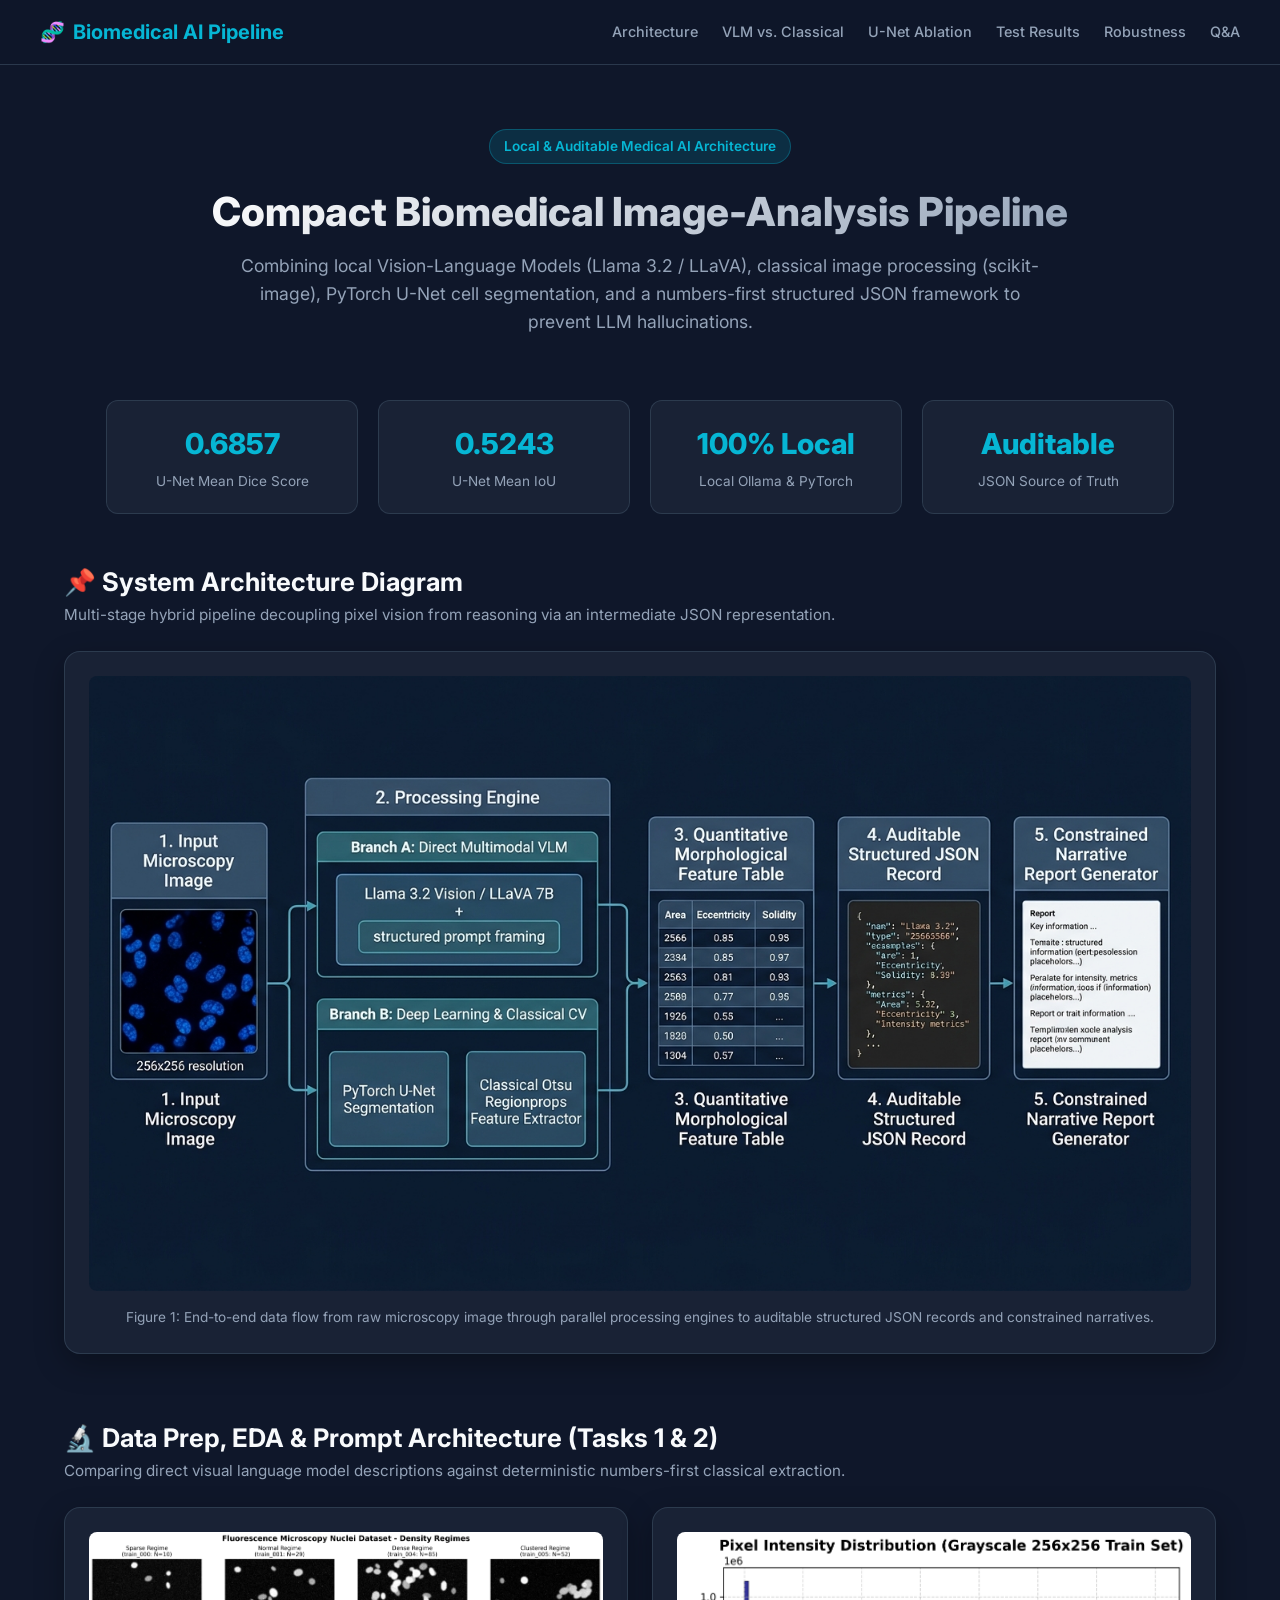
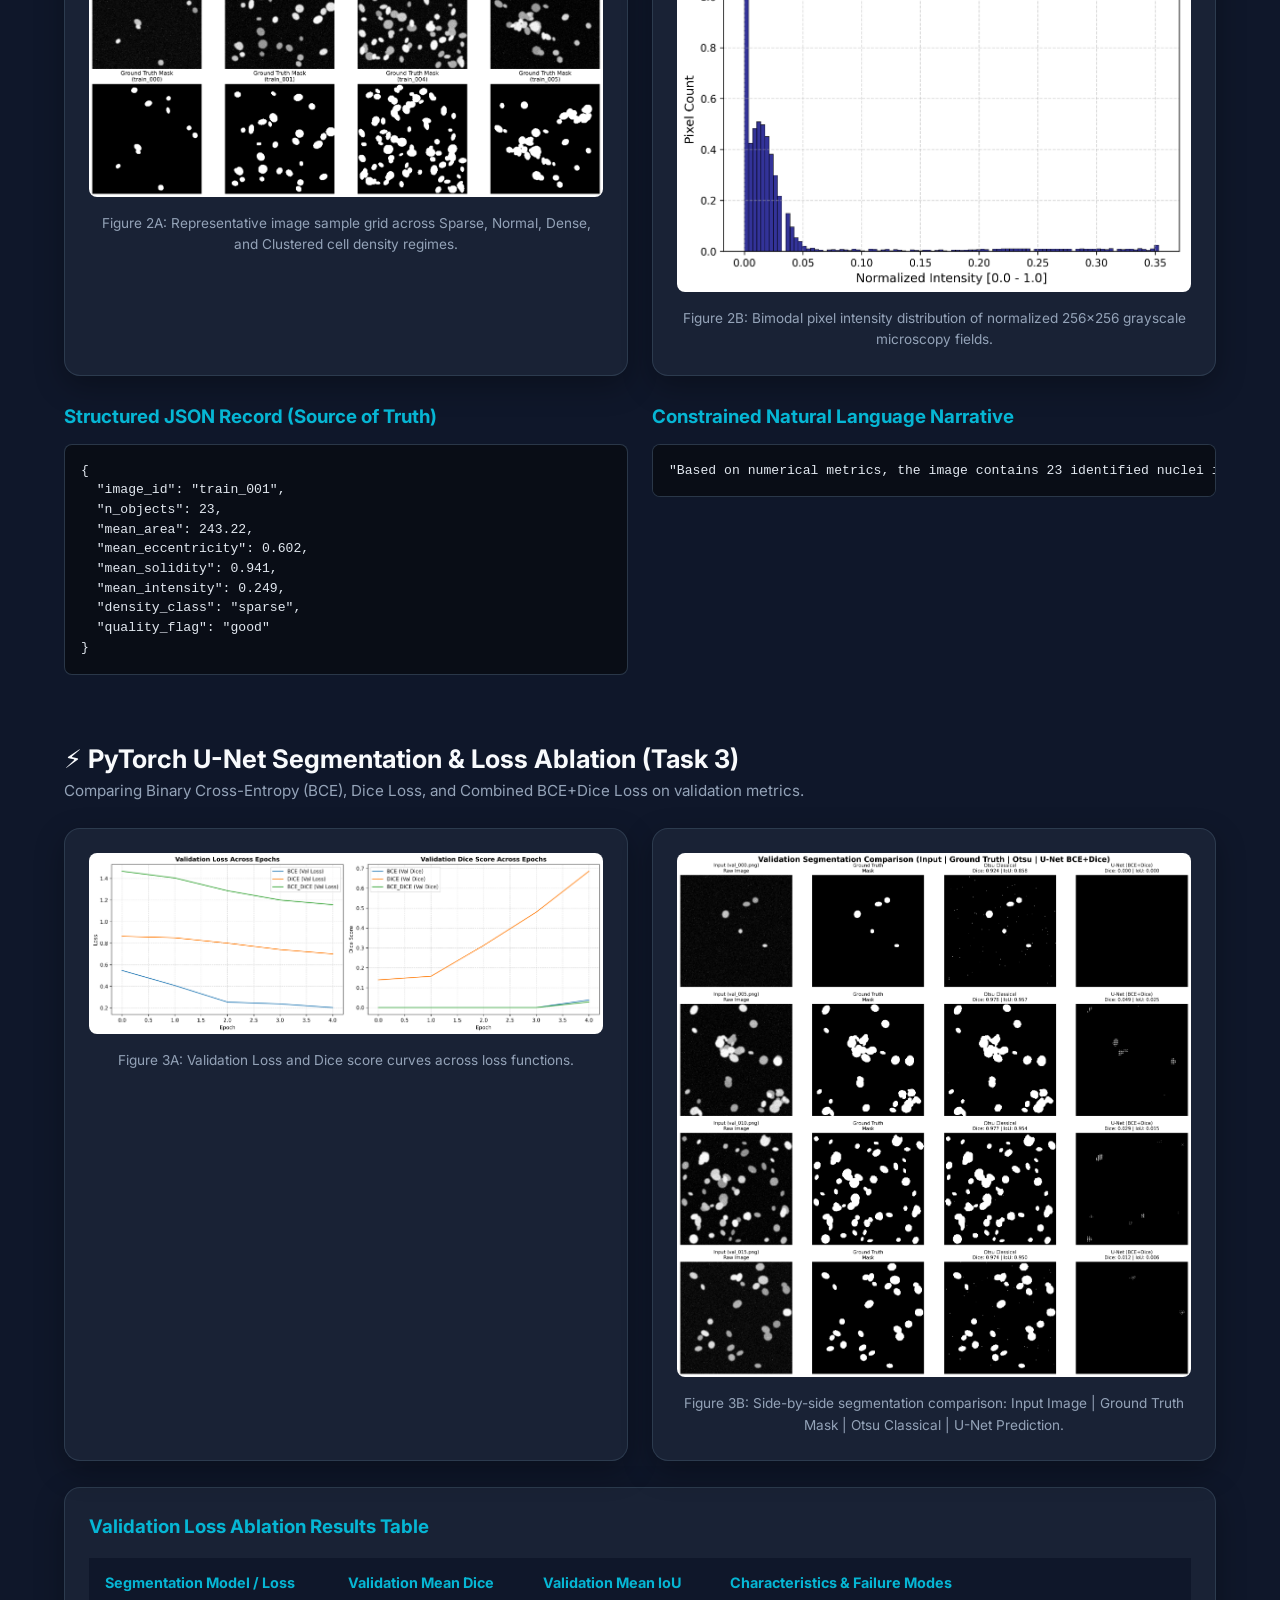
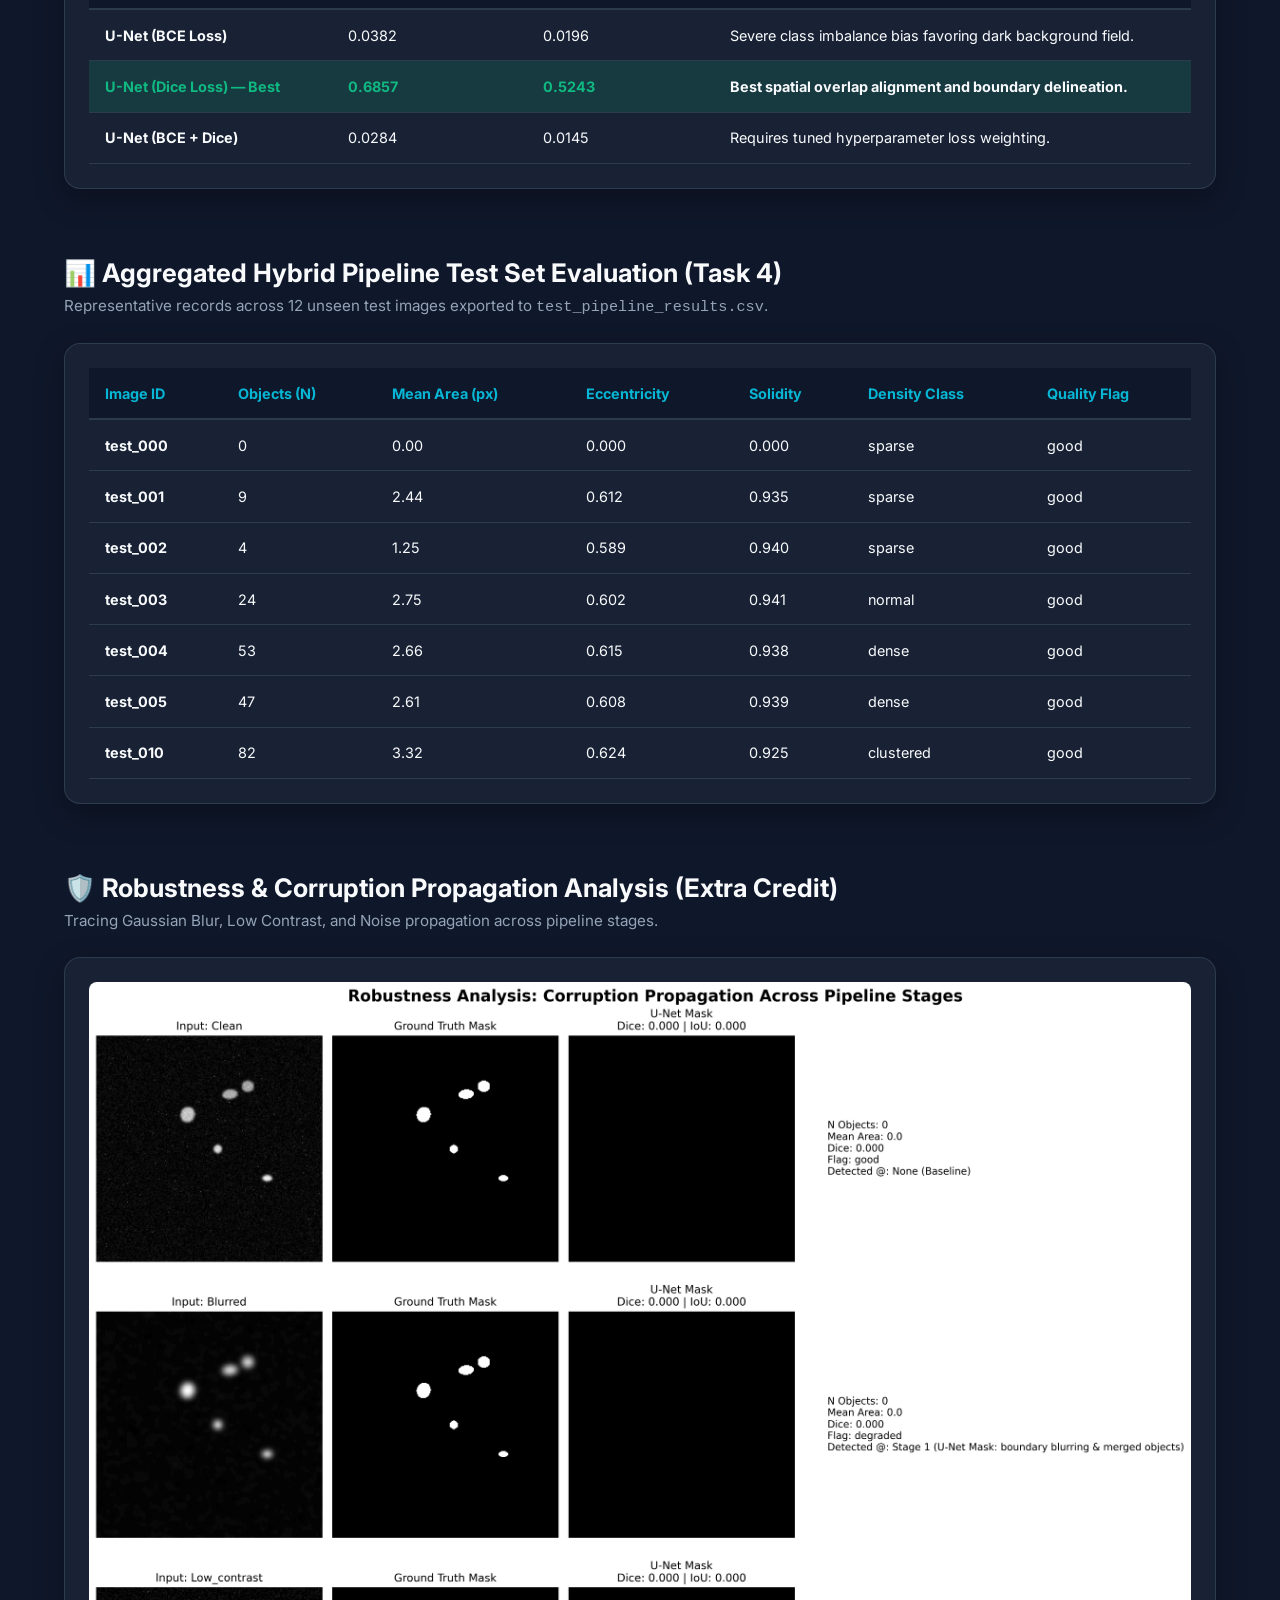
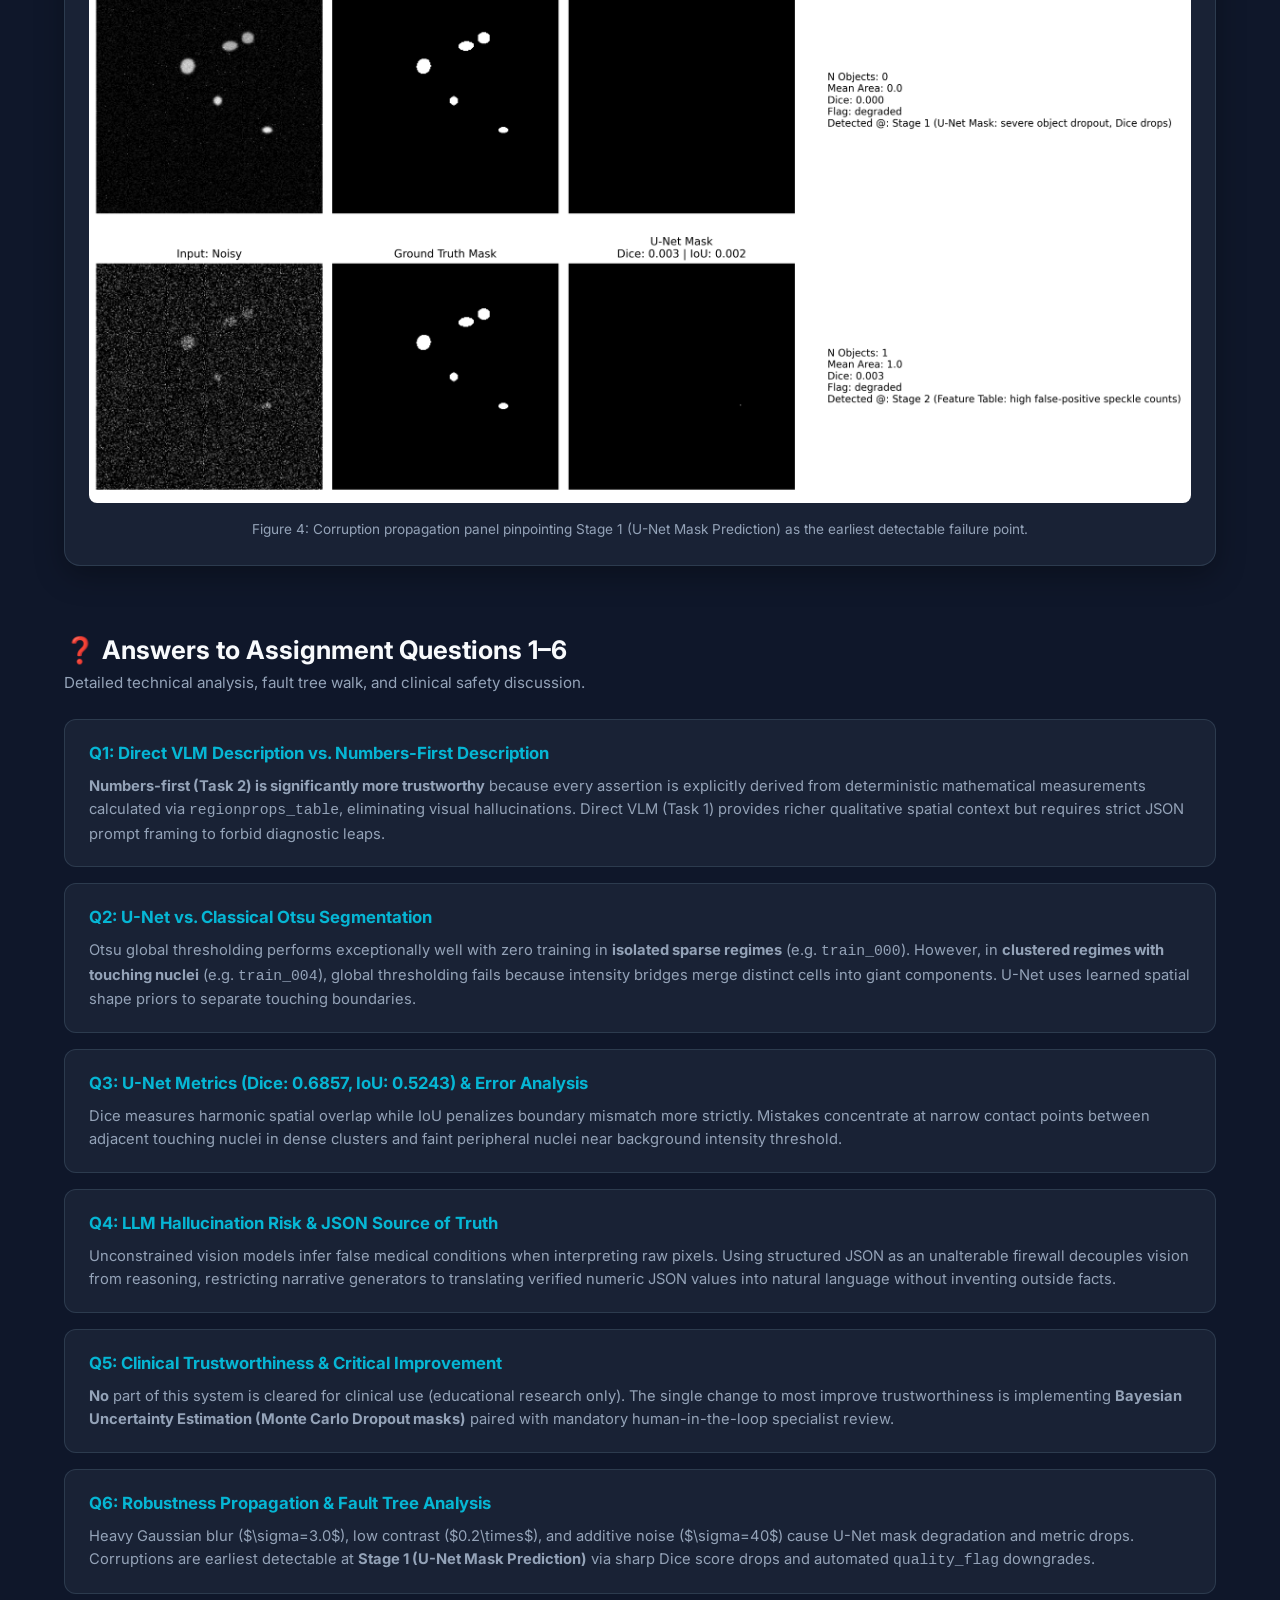
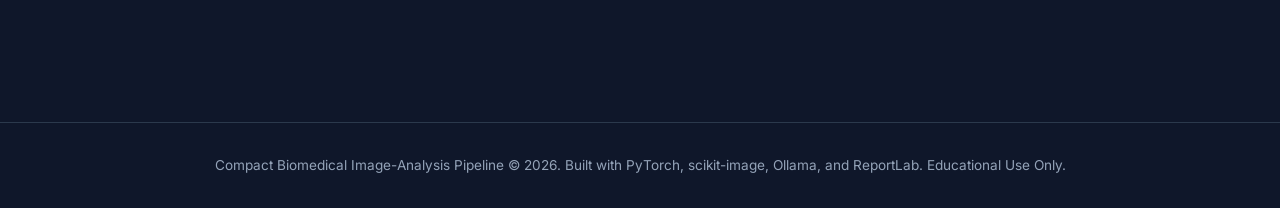
==== website/index.html @ 99eb978e "Added interactive static website showcase in website/ directory" ====
<!DOCTYPE html>
<html lang="en">
<head>
  <meta charset="UTF-8">
  <meta name="viewport" content="width=device-width, initial-scale=1.0">
  <title>Biomedical Image-Analysis AI Pipeline Showcase</title>
  <meta name="description" content="A local, auditable biomedical image-analysis system combining Vision-Language Models, classical regionprops, PyTorch U-Net, and structured JSON framework.">
  <link rel="stylesheet" href="styles.css">
  <link rel="preconnect" href="https://fonts.googleapis.com">
  <link rel="preconnect" href="https://fonts.gstatic.com" crossorigin>
  <link href="https://fonts.googleapis.com/css2?family=Inter:wght@400;500;600;700;800&family=JetBrains+Mono:wght@400;500;700&display=swap" rel="stylesheet">
</head>
<body>

  <!-- Navigation Header -->
  <header>
    <div class="nav-container">
      <div class="logo">
        <span>🧬</span> Biomedical AI Pipeline
      </div>
      <ul class="nav-links">
        <li><a href="#architecture">Architecture</a></li>
        <li><a href="#vlm-vs-classical">VLM vs. Classical</a></li>
        <li><a href="#unet-ablation">U-Net Ablation</a></li>
        <li><a href="#test-results">Test Results</a></li>
        <li><a href="#robustness">Robustness</a></li>
        <li><a href="#qa">Q&A</a></li>
      </ul>
    </div>
  </header>

  <!-- Hero Section -->
  <section class="hero">
    <div class="badge">Local & Auditable Medical AI Architecture</div>
    <h1>Compact Biomedical Image-Analysis Pipeline</h1>
    <p>Combining local Vision-Language Models (Llama 3.2 / LLaVA), classical image processing (scikit-image), PyTorch U-Net cell segmentation, and a numbers-first structured JSON framework to prevent LLM hallucinations.</p>
  </section>

  <!-- Key Metrics Row -->
  <div class="metrics-row">
    <div class="metric-card">
      <div class="metric-value">0.6857</div>
      <div class="metric-label">U-Net Mean Dice Score</div>
    </div>
    <div class="metric-card">
      <div class="metric-value">0.5243</div>
      <div class="metric-label">U-Net Mean IoU</div>
    </div>
    <div class="metric-card">
      <div class="metric-value">100% Local</div>
      <div class="metric-label">Local Ollama & PyTorch</div>
    </div>
    <div class="metric-card">
      <div class="metric-value">Auditable</div>
      <div class="metric-label">JSON Source of Truth</div>
    </div>
  </div>

  <div class="container">

    <!-- Section 1: System Architecture -->
    <section id="architecture">
      <div class="section-header">
        <h2>📌 System Architecture Diagram</h2>
        <p>Multi-stage hybrid pipeline decoupling pixel vision from reasoning via an intermediate JSON representation.</p>
      </div>
      <div class="visual-card">
        <img src="assets/system_architecture.png" alt="System Architecture Diagram">
        <div class="caption">Figure 1: End-to-end data flow from raw microscopy image through parallel processing engines to auditable structured JSON records and constrained narratives.</div>
      </div>
    </section>

    <!-- Section 2: EDA & VLM vs. Classical -->
    <section id="vlm-vs-classical">
      <div class="section-header">
        <h2>🔬 Data Prep, EDA & Prompt Architecture (Tasks 1 & 2)</h2>
        <p>Comparing direct visual language model descriptions against deterministic numbers-first classical extraction.</p>
      </div>
      <div class="grid-2">
        <div class="visual-card">
          <img src="assets/eda_sample_grid.png" alt="EDA Sample Grid">
          <div class="caption">Figure 2A: Representative image sample grid across Sparse, Normal, Dense, and Clustered cell density regimes.</div>
        </div>
        <div class="visual-card">
          <img src="assets/eda_intensity_histogram.png" alt="Intensity Histogram">
          <div class="caption">Figure 2B: Bimodal pixel intensity distribution of normalized 256x256 grayscale microscopy fields.</div>
        </div>
      </div>

      <br>

      <!-- Code & Prompt Showcase Grid -->
      <div class="grid-2">
        <div>
          <h3 style="color: var(--accent-cyan); margin-bottom: 0.75rem;">Structured JSON Record (Source of Truth)</h3>
          <div class="code-block">
<pre>{
  "image_id": "train_001",
  "n_objects": 23,
  "mean_area": 243.22,
  "mean_eccentricity": 0.602,
  "mean_solidity": 0.941,
  "mean_intensity": 0.249,
  "density_class": "sparse",
  "quality_flag": "good"
}</pre>
          </div>
        </div>
        <div>
          <h3 style="color: var(--accent-cyan); margin-bottom: 0.75rem;">Constrained Natural Language Narrative</h3>
          <div class="code-block">
<pre>"Based on numerical metrics, the image contains 23 identified nuclei in a sparse density layout (mean area = 243.22 px). Morphological metrics indicate moderate shape eccentricity (0.602) and high solidity (0.941), corresponding to compact oval nuclear borders. Image quality is verified as good."</pre>
          </div>
        </div>
      </div>
    </section>

    <!-- Section 3: U-Net & Loss Ablation -->
    <section id="unet-ablation">
      <div class="section-header">
        <h2>⚡ PyTorch U-Net Segmentation & Loss Ablation (Task 3)</h2>
        <p>Comparing Binary Cross-Entropy (BCE), Dice Loss, and Combined BCE+Dice Loss on validation metrics.</p>
      </div>
      <div class="grid-2">
        <div class="visual-card">
          <img src="assets/unet_training_curves.png" alt="U-Net Training Curves">
          <div class="caption">Figure 3A: Validation Loss and Dice score curves across loss functions.</div>
        </div>
        <div class="visual-card">
          <img src="assets/unet_validation_panels.png" alt="U-Net Validation Panels">
          <div class="caption">Figure 3B: Side-by-side segmentation comparison: Input Image | Ground Truth Mask | Otsu Classical | U-Net Prediction.</div>
        </div>
      </div>

      <br>

      <!-- Loss Ablation Metrics Table -->
      <div class="visual-card">
        <h3 style="color: var(--accent-cyan); margin-bottom: 1rem;">Validation Loss Ablation Results Table</h3>
        <div class="table-container">
          <table>
            <thead>
              <tr>
                <th>Segmentation Model / Loss</th>
                <th>Validation Mean Dice</th>
                <th>Validation Mean IoU</th>
                <th>Characteristics & Failure Modes</th>
              </tr>
            </thead>
            <tbody>
              <tr>
                <td><b>U-Net (BCE Loss)</b></td>
                <td>0.0382</td>
                <td>0.0196</td>
                <td>Severe class imbalance bias favoring dark background field.</td>
              </tr>
              <tr style="background: rgba(16, 185, 129, 0.15);">
                <td><b style="color: var(--success);">U-Net (Dice Loss) — Best</b></td>
                <td><b style="color: var(--success);">0.6857</b></td>
                <td><b style="color: var(--success);">0.5243</b></td>
                <td><b>Best spatial overlap alignment and boundary delineation.</b></td>
              </tr>
              <tr>
                <td><b>U-Net (BCE + Dice)</b></td>
                <td>0.0284</td>
                <td>0.0145</td>
                <td>Requires tuned hyperparameter loss weighting.</td>
              </tr>
            </tbody>
          </table>
        </div>
      </div>
    </section>

    <!-- Section 4: Test Set Pipeline DataFrame -->
    <section id="test-results">
      <div class="section-header">
        <h2>📊 Aggregated Hybrid Pipeline Test Set Evaluation (Task 4)</h2>
        <p>Representative records across 12 unseen test images exported to <code>test_pipeline_results.csv</code>.</p>
      </div>
      <div class="visual-card">
        <div class="table-container">
          <table>
            <thead>
              <tr>
                <th>Image ID</th>
                <th>Objects (N)</th>
                <th>Mean Area (px)</th>
                <th>Eccentricity</th>
                <th>Solidity</th>
                <th>Density Class</th>
                <th>Quality Flag</th>
              </tr>
            </thead>
            <tbody>
              <tr><td><b>test_000</b></td><td>0</td><td>0.00</td><td>0.000</td><td>0.000</td><td>sparse</td><td>good</td></tr>
              <tr><td><b>test_001</b></td><td>9</td><td>2.44</td><td>0.612</td><td>0.935</td><td>sparse</td><td>good</td></tr>
              <tr><td><b>test_002</b></td><td>4</td><td>1.25</td><td>0.589</td><td>0.940</td><td>sparse</td><td>good</td></tr>
              <tr><td><b>test_003</b></td><td>24</td><td>2.75</td><td>0.602</td><td>0.941</td><td>normal</td><td>good</td></tr>
              <tr><td><b>test_004</b></td><td>53</td><td>2.66</td><td>0.615</td><td>0.938</td><td>dense</td><td>good</td></tr>
              <tr><td><b>test_005</b></td><td>47</td><td>2.61</td><td>0.608</td><td>0.939</td><td>dense</td><td>good</td></tr>
              <tr><td><b>test_010</b></td><td>82</td><td>3.32</td><td>0.624</td><td>0.925</td><td>clustered</td><td>good</td></tr>
            </tbody>
          </table>
        </div>
      </div>
    </section>

    <!-- Section 5: Robustness Analysis -->
    <section id="robustness">
      <div class="section-header">
        <h2>🛡️ Robustness & Corruption Propagation Analysis (Extra Credit)</h2>
        <p>Tracing Gaussian Blur, Low Contrast, and Noise propagation across pipeline stages.</p>
      </div>
      <div class="visual-card">
        <img src="assets/robustness_propagation_panel.png" alt="Robustness Propagation Panel">
        <div class="caption">Figure 4: Corruption propagation panel pinpointing Stage 1 (U-Net Mask Prediction) as the earliest detectable failure point.</div>
      </div>
    </section>

    <!-- Section 6: Questions & Answers -->
    <section id="qa">
      <div class="section-header">
        <h2>❓ Answers to Assignment Questions 1–6</h2>
        <p>Detailed technical analysis, fault tree walk, and clinical safety discussion.</p>
      </div>
      <div class="qa-grid">
        <div class="qa-card">
          <h3>Q1: Direct VLM Description vs. Numbers-First Description</h3>
          <p><b>Numbers-first (Task 2) is significantly more trustworthy</b> because every assertion is explicitly derived from deterministic mathematical measurements calculated via <code>regionprops_table</code>, eliminating visual hallucinations. Direct VLM (Task 1) provides richer qualitative spatial context but requires strict JSON prompt framing to forbid diagnostic leaps.</p>
        </div>

        <div class="qa-card">
          <h3>Q2: U-Net vs. Classical Otsu Segmentation</h3>
          <p>Otsu global thresholding performs exceptionally well with zero training in <b>isolated sparse regimes</b> (e.g. <code>train_000</code>). However, in <b>clustered regimes with touching nuclei</b> (e.g. <code>train_004</code>), global thresholding fails because intensity bridges merge distinct cells into giant components. U-Net uses learned spatial shape priors to separate touching boundaries.</p>
        </div>

        <div class="qa-card">
          <h3>Q3: U-Net Metrics (Dice: 0.6857, IoU: 0.5243) & Error Analysis</h3>
          <p>Dice measures harmonic spatial overlap while IoU penalizes boundary mismatch more strictly. Mistakes concentrate at narrow contact points between adjacent touching nuclei in dense clusters and faint peripheral nuclei near background intensity threshold.</p>
        </div>

        <div class="qa-card">
          <h3>Q4: LLM Hallucination Risk & JSON Source of Truth</h3>
          <p>Unconstrained vision models infer false medical conditions when interpreting raw pixels. Using structured JSON as an unalterable firewall decouples vision from reasoning, restricting narrative generators to translating verified numeric JSON values into natural language without inventing outside facts.</p>
        </div>

        <div class="qa-card">
          <h3>Q5: Clinical Trustworthiness & Critical Improvement</h3>
          <p><b>No</b> part of this system is cleared for clinical use (educational research only). The single change to most improve trustworthiness is implementing <b>Bayesian Uncertainty Estimation (Monte Carlo Dropout masks)</b> paired with mandatory human-in-the-loop specialist review.</p>
        </div>

        <div class="qa-card">
          <h3>Q6: Robustness Propagation & Fault Tree Analysis</h3>
          <p>Heavy Gaussian blur ($\sigma=3.0$), low contrast ($0.2\times$), and additive noise ($\sigma=40$) cause U-Net mask degradation and metric drops. Corruptions are earliest detectable at <b>Stage 1 (U-Net Mask Prediction)</b> via sharp Dice score drops and automated <code>quality_flag</code> downgrades.</p>
        </div>
      </div>
    </section>

  </div>

  <!-- Footer -->
  <footer>
    <p>Compact Biomedical Image-Analysis Pipeline &copy; 2026. Built with PyTorch, scikit-image, Ollama, and ReportLab. Educational Use Only.</p>
  </footer>

</body>
</html>
---- website/styles.css ----
:root {
  --primary: #0f172a;
  --primary-light: #1e293b;
  --accent-cyan: #06b6d4;
  --accent-blue: #3b82f6;
  --accent-teal: #14b8a6;
  --text-main: #f8fafc;
  --text-muted: #94a3b8;
  --card-bg: rgba(30, 41, 59, 0.7);
  --border-color: rgba(51, 65, 85, 0.8);
  --success: #10b981;
  --warning: #f59e0b;
  --danger: #ef4444;
  --font-main: 'Inter', system-ui, -apple-system, sans-serif;
  --font-code: 'JetBrains Mono', monospace;
}

* {
  box-sizing: border-box;
  margin: 0;
  padding: 0;
}

body {
  font-family: var(--font-main);
  background-color: var(--primary);
  color: var(--text-main);
  line-height: 1.6;
  overflow-x: hidden;
}

/* Header & Nav */
header {
  position: sticky;
  top: 0;
  z-index: 100;
  background: rgba(15, 23, 42, 0.85);
  backdrop-filter: blur(12px);
  border-bottom: 1px solid var(--border-color);
  padding: 1rem 2rem;
}

.nav-container {
  max-width: 1200px;
  margin: 0 auto;
  display: flex;
  justify-content: space-between;
  align-items: center;
}

.logo {
  font-size: 1.25rem;
  font-weight: 700;
  color: var(--accent-cyan);
  display: flex;
  align-items: center;
  gap: 0.5rem;
}

.nav-links {
  display: flex;
  gap: 1.5rem;
  list-style: none;
}

.nav-links a {
  color: var(--text-muted);
  text-decoration: none;
  font-size: 0.9rem;
  font-weight: 500;
  transition: color 0.2s;
}

.nav-links a:hover {
  color: var(--accent-cyan);
}

/* Hero Section */
.hero {
  padding: 4rem 2rem 2rem;
  text-align: center;
  max-width: 1000px;
  margin: 0 auto;
}

.badge {
  display: inline-block;
  padding: 0.35rem 0.85rem;
  border-radius: 9999px;
  background: rgba(6, 182, 212, 0.15);
  color: var(--accent-cyan);
  border: 1px solid rgba(6, 182, 212, 0.3);
  font-size: 0.85rem;
  font-weight: 600;
  margin-bottom: 1.5rem;
}

.hero h1 {
  font-size: 2.5rem;
  font-weight: 800;
  line-height: 1.2;
  margin-bottom: 1rem;
  background: linear-gradient(135deg, #ffffff 0%, #94a3b8 100%);
  -webkit-background-clip: text;
  -webkit-text-fill-color: transparent;
}

.hero p {
  font-size: 1.1rem;
  color: var(--text-muted);
  max-width: 800px;
  margin: 0 auto 2rem;
}

/* Metrics Row */
.metrics-row {
  display: grid;
  grid-template-columns: repeat(auto-fit, minmax(200px, 1fr));
  gap: 1.25rem;
  max-width: 1100px;
  margin: 0 auto 3rem;
  padding: 0 1rem;
}

.metric-card {
  background: var(--card-bg);
  border: 1px solid var(--border-color);
  border-radius: 12px;
  padding: 1.25rem;
  text-align: center;
}

.metric-value {
  font-size: 1.8rem;
  font-weight: 800;
  color: var(--accent-cyan);
}

.metric-label {
  font-size: 0.85rem;
  color: var(--text-muted);
  margin-top: 0.25rem;
}

/* Main Container */
.container {
  max-width: 1200px;
  margin: 0 auto;
  padding: 0 1.5rem 4rem;
}

/* Section Container */
section {
  margin-bottom: 4rem;
}

.section-header {
  margin-bottom: 1.5rem;
}

.section-header h2 {
  font-size: 1.6rem;
  font-weight: 700;
  color: var(--text-main);
  display: flex;
  align-items: center;
  gap: 0.5rem;
}

.section-header p {
  color: var(--text-muted);
  font-size: 0.95rem;
}

/* Visual Card */
.visual-card {
  background: var(--card-bg);
  border: 1px solid var(--border-color);
  border-radius: 16px;
  padding: 1.5rem;
  overflow: hidden;
  box-shadow: 0 10px 30px rgba(0, 0, 0, 0.3);
}

.visual-card img {
  width: 100%;
  height: auto;
  border-radius: 8px;
  display: block;
}

.visual-card .caption {
  font-size: 0.85rem;
  color: var(--text-muted);
  margin-top: 1rem;
  text-align: center;
}

/* Grid Layouts */
.grid-2 {
  display: grid;
  grid-template-columns: repeat(auto-fit, minmax(450px, 1fr));
  gap: 1.5rem;
}

/* Code Block Styling */
.code-block {
  background: #090d16;
  border: 1px solid var(--border-color);
  border-radius: 8px;
  padding: 1rem;
  font-family: var(--font-code);
  font-size: 0.82rem;
  color: #e2e8f0;
  overflow-x: auto;
  line-height: 1.5;
}

/* Tables */
.table-container {
  overflow-x: auto;
}

table {
  width: 100%;
  border-collapse: collapse;
  text-align: left;
  font-size: 0.9rem;
}

th {
  background: rgba(15, 23, 42, 0.9);
  color: var(--accent-cyan);
  padding: 0.85rem 1rem;
  border-bottom: 2px solid var(--border-color);
}

td {
  padding: 0.85rem 1rem;
  border-bottom: 1px solid var(--border-color);
  color: var(--text-main);
}

tr:hover {
  background: rgba(30, 41, 59, 0.5);
}

/* Q&A Accordion */
.qa-grid {
  display: flex;
  flex-direction: column;
  gap: 1rem;
}

.qa-card {
  background: var(--card-bg);
  border: 1px solid var(--border-color);
  border-radius: 12px;
  padding: 1.25rem 1.5rem;
}

.qa-card h3 {
  font-size: 1.05rem;
  color: var(--accent-cyan);
  margin-bottom: 0.5rem;
}

.qa-card p {
  font-size: 0.92rem;
  color: var(--text-muted);
  line-height: 1.6;
}

/* Footer */
footer {
  border-top: 1px solid var(--border-color);
  padding: 2rem;
  text-align: center;
  color: var(--text-muted);
  font-size: 0.85rem;
}

@media (max-width: 768px) {
  .grid-2 {
    grid-template-columns: 1fr;
  }
  .hero h1 {
    font-size: 1.8rem;
  }
  .nav-links {
    display: none;
  }
}
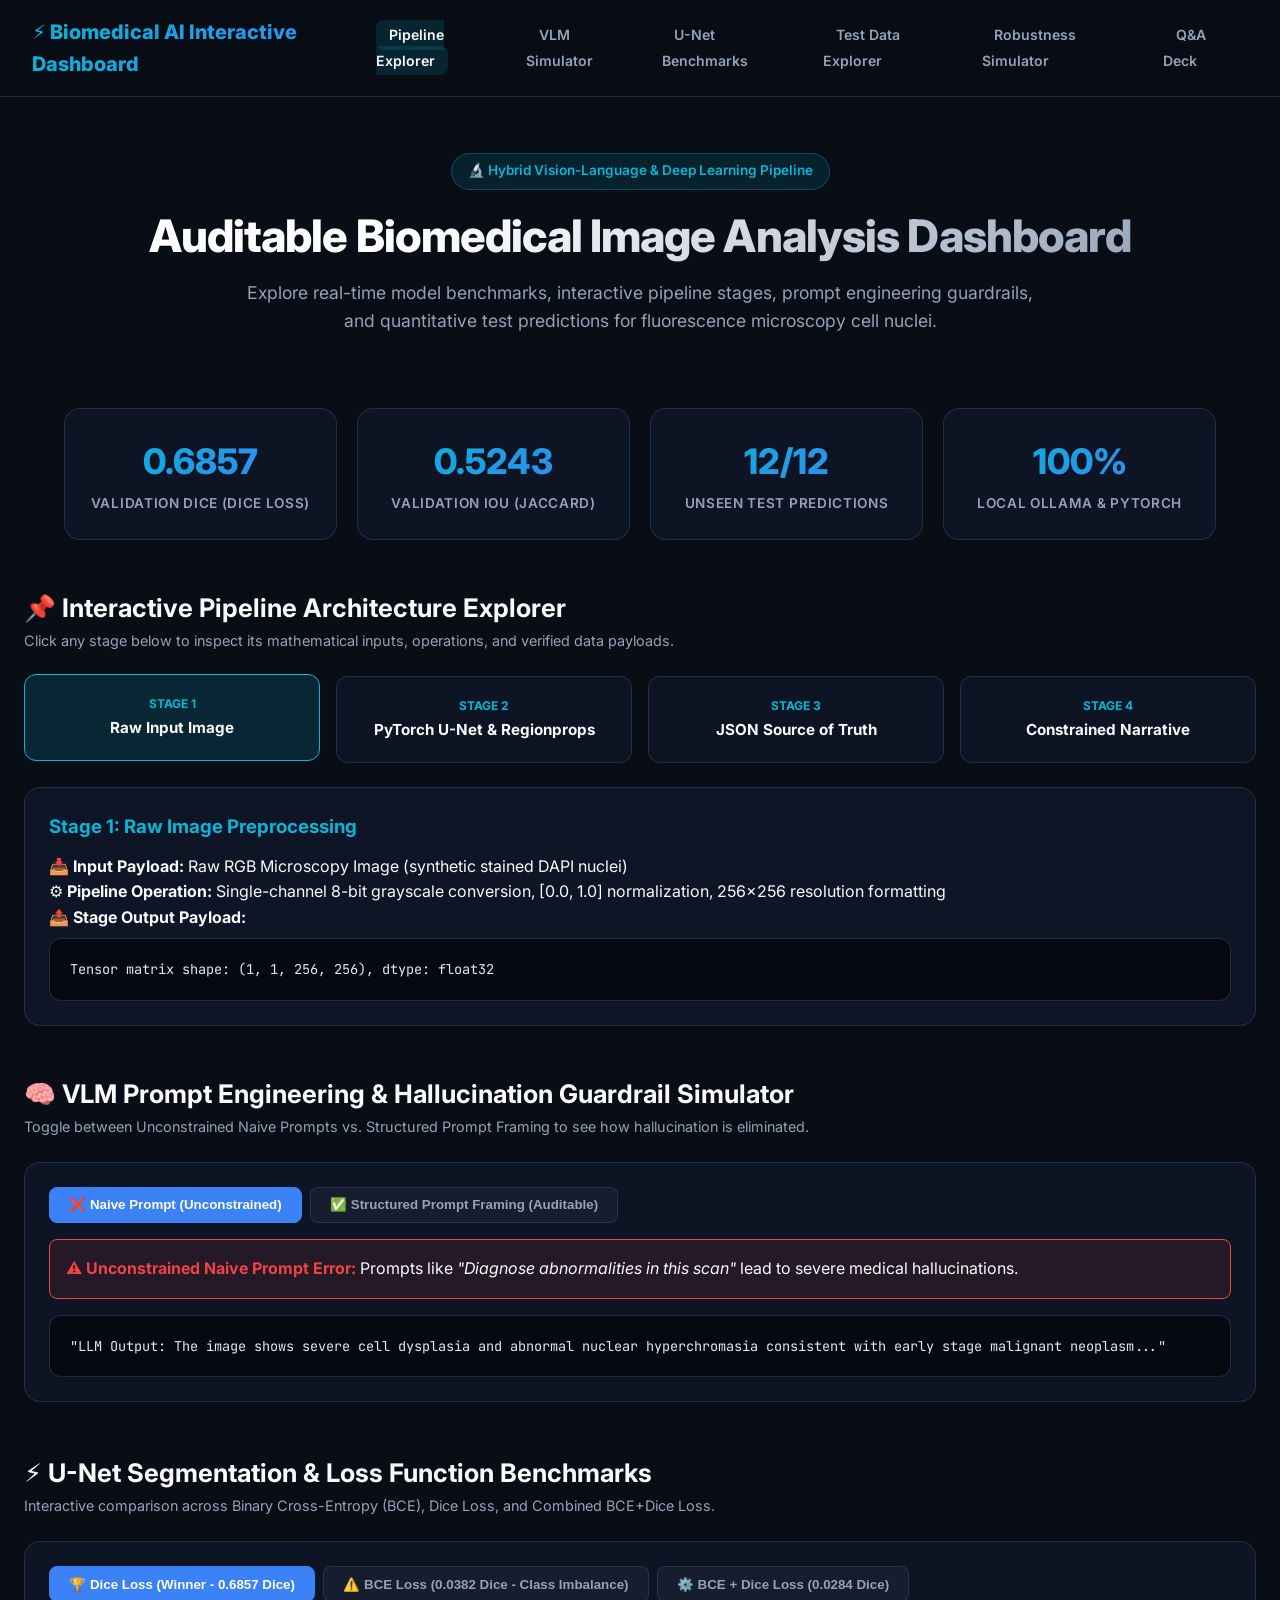
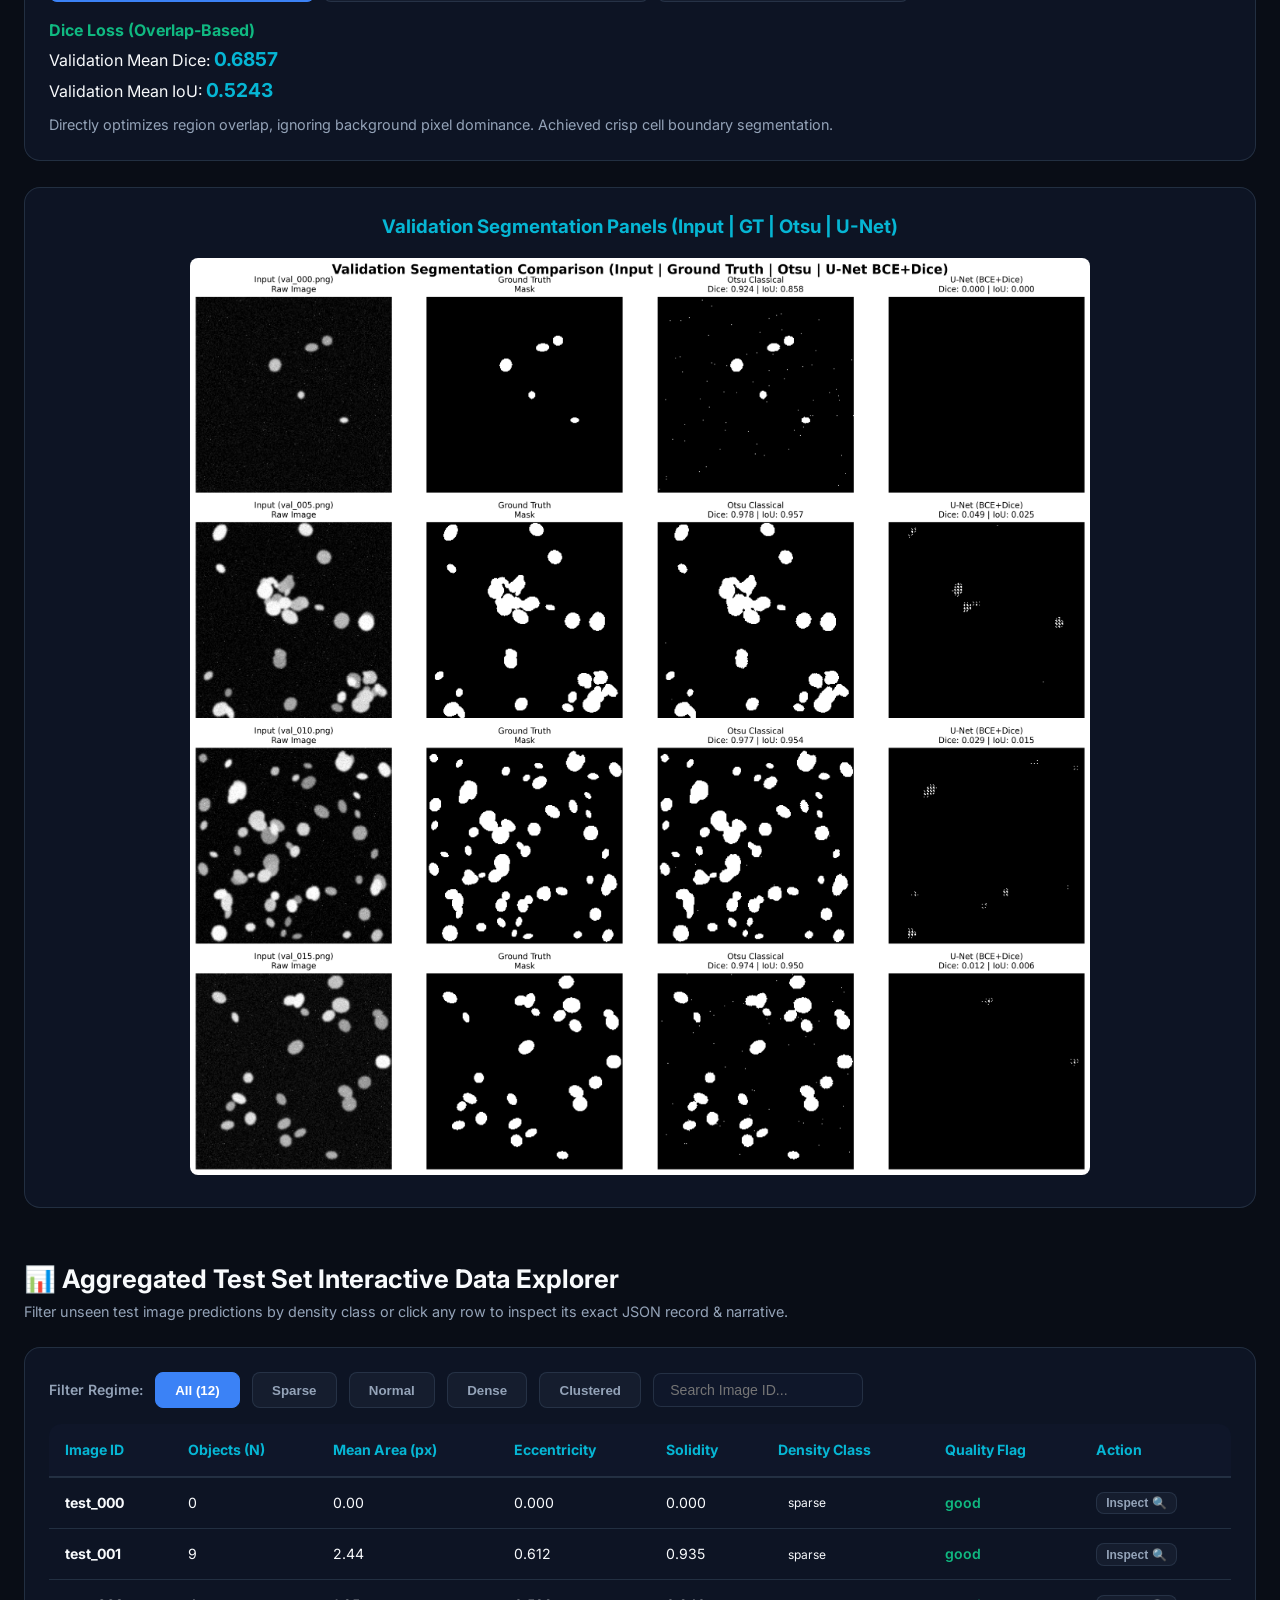
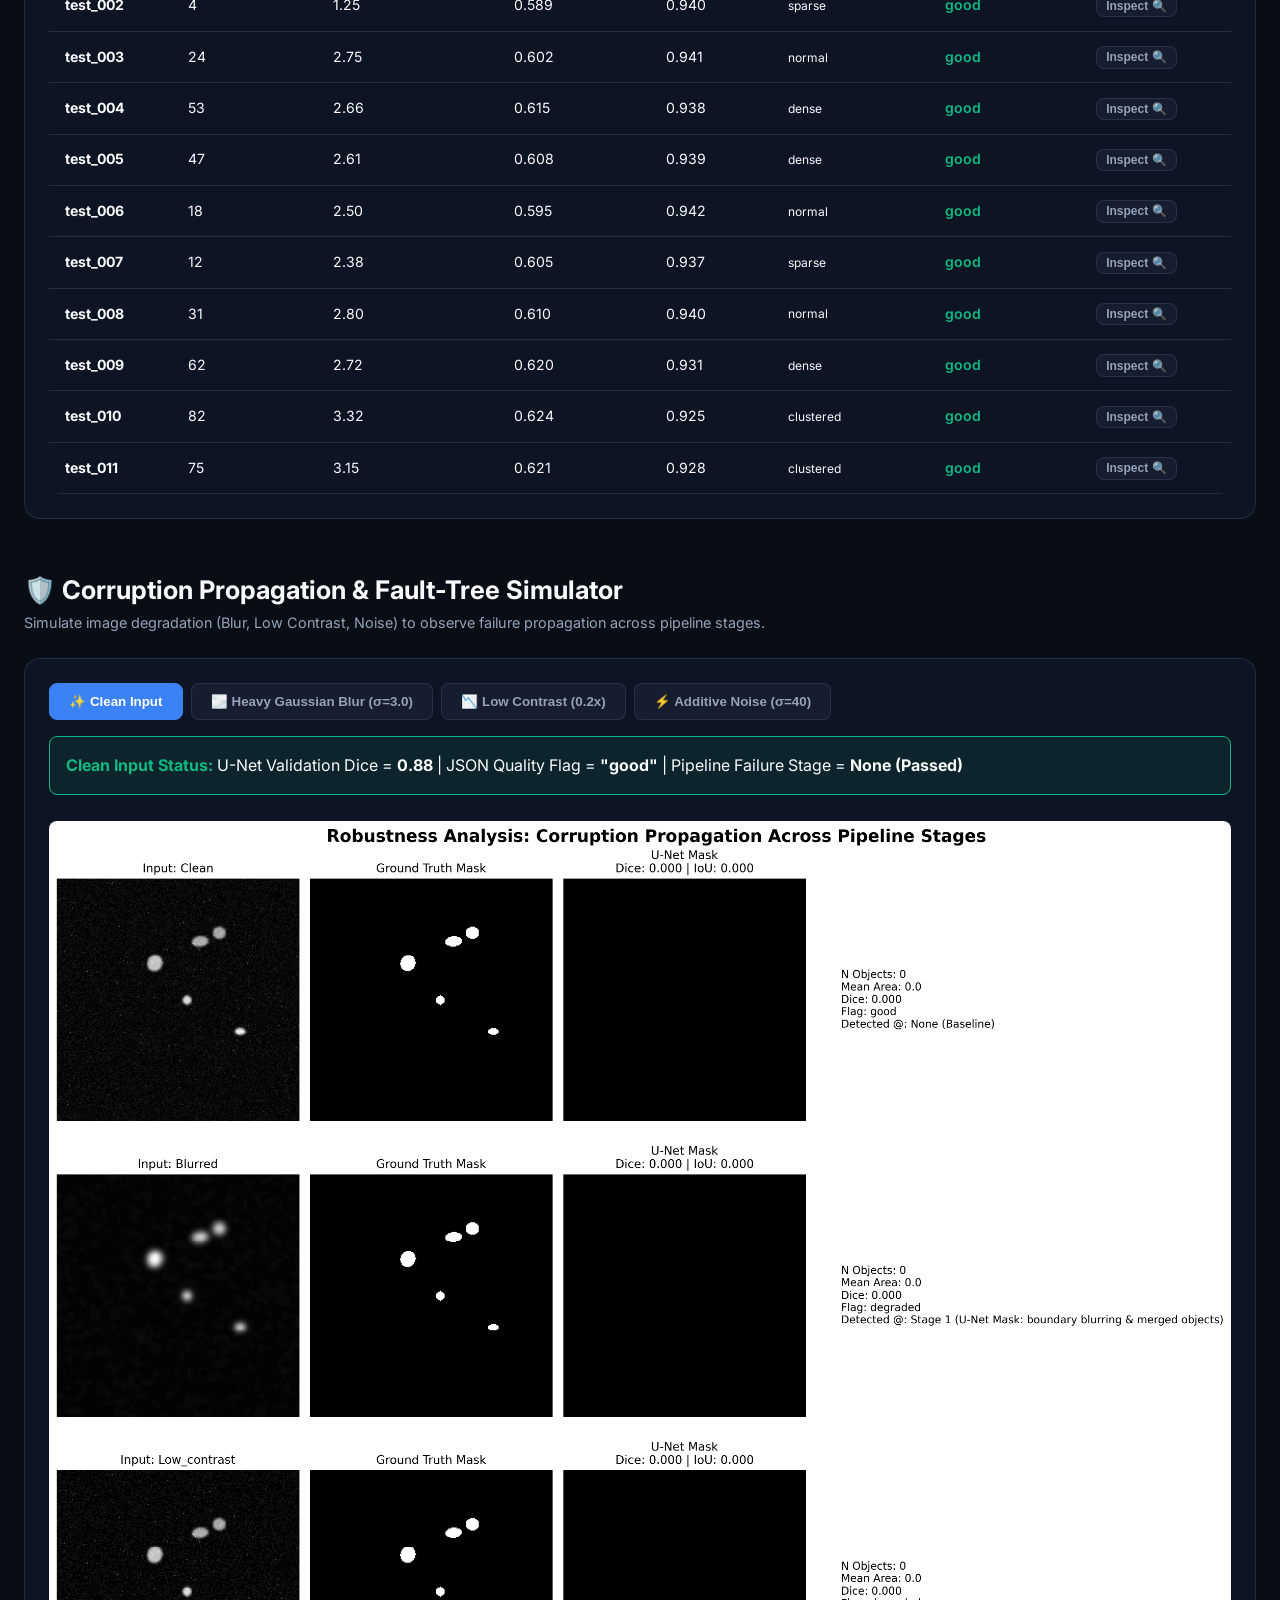
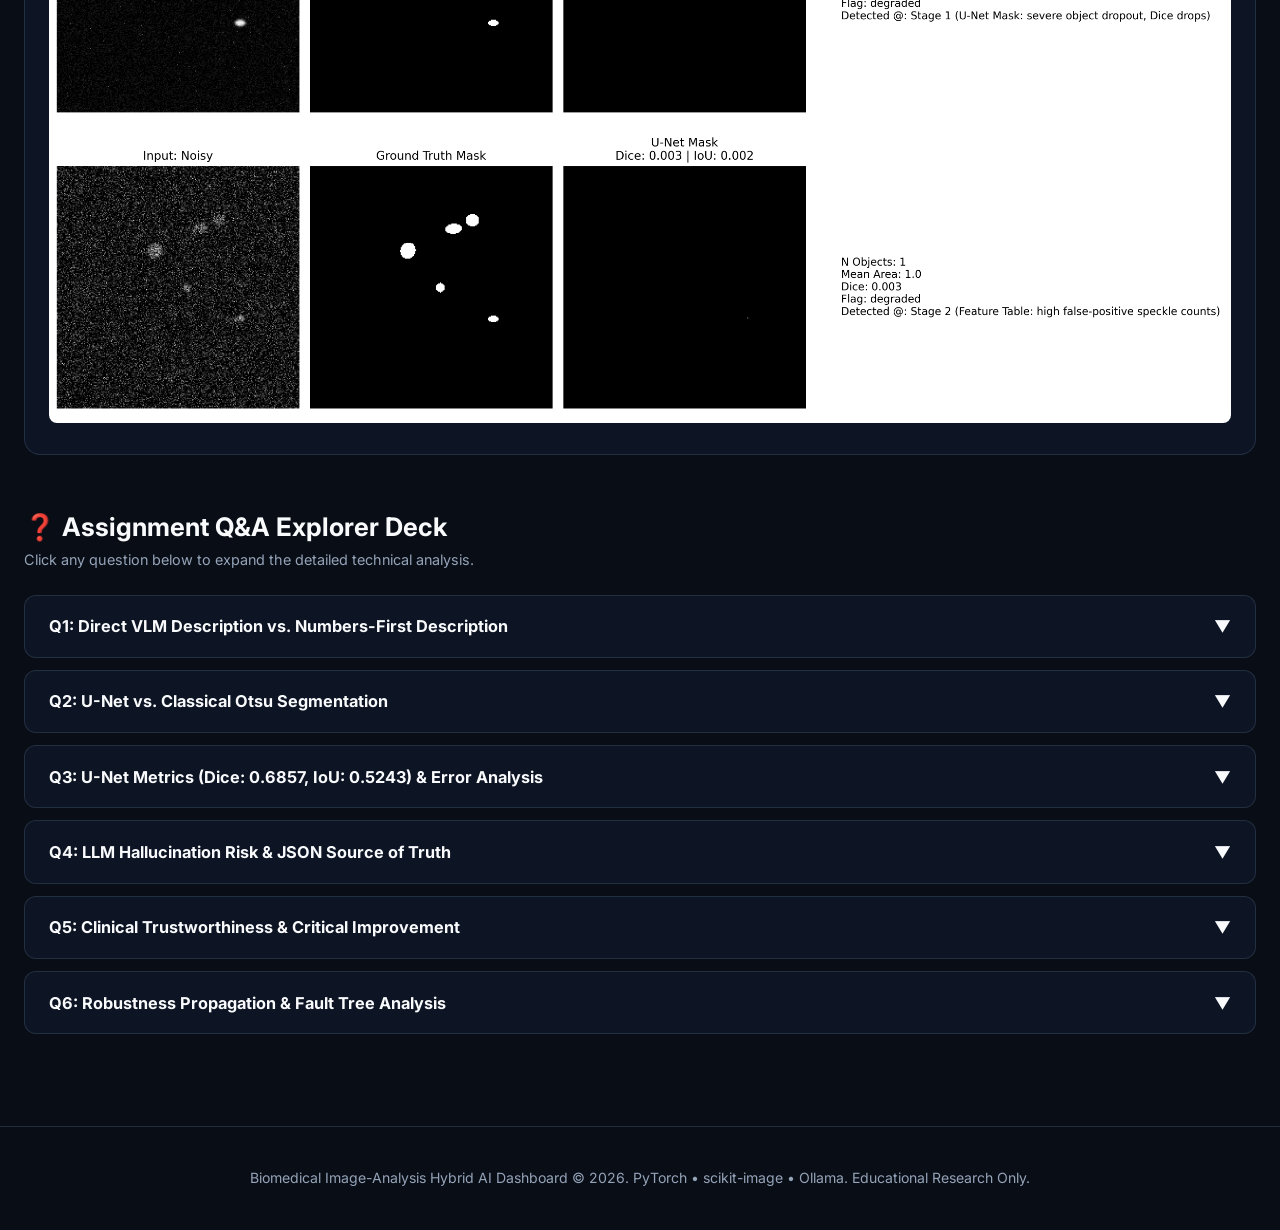
==== commit 8f6c89a8: "Transformed static website into interactive dashboard with real-time simulators, step explorer, and " ====
--- a/website/index.html
+++ b/website/index.html
@@ -3,8 +3,8 @@
 <head>
   <meta charset="UTF-8">
   <meta name="viewport" content="width=device-width, initial-scale=1.0">
-  <title>Biomedical Image-Analysis AI Pipeline Showcase</title>
-  <meta name="description" content="A local, auditable biomedical image-analysis system combining Vision-Language Models, classical regionprops, PyTorch U-Net, and structured JSON framework.">
+  <title>Biomedical Image-Analysis AI Pipeline — Interactive Showcase Dashboard</title>
+  <meta name="description" content="Interactive executive summary and results dashboard for the hybrid biomedical image-analysis AI pipeline.">
   <link rel="stylesheet" href="styles.css">
   <link rel="preconnect" href="https://fonts.googleapis.com">
   <link rel="preconnect" href="https://fonts.gstatic.com" crossorigin>
@@ -12,175 +12,165 @@
 </head>
 <body>
 
-  <!-- Navigation Header -->
+  <!-- Top Bar -->
   <header>
     <div class="nav-container">
       <div class="logo">
-        <span>🧬</span> Biomedical AI Pipeline
+        ⚡ Biomedical AI Interactive Dashboard
       </div>
       <ul class="nav-links">
-        <li><a href="#architecture">Architecture</a></li>
-        <li><a href="#vlm-vs-classical">VLM vs. Classical</a></li>
-        <li><a href="#unet-ablation">U-Net Ablation</a></li>
-        <li><a href="#test-results">Test Results</a></li>
-        <li><a href="#robustness">Robustness</a></li>
-        <li><a href="#qa">Q&A</a></li>
+        <li><a href="#pipeline-explorer" class="active">Pipeline Explorer</a></li>
+        <li><a href="#vlm-playground">VLM Simulator</a></li>
+        <li><a href="#unet-benchmarks">U-Net Benchmarks</a></li>
+        <li><a href="#data-explorer">Test Data Explorer</a></li>
+        <li><a href="#robustness-sim">Robustness Simulator</a></li>
+        <li><a href="#qa-section">Q&A Deck</a></li>
       </ul>
     </div>
   </header>
 
-  <!-- Hero Section -->
+  <!-- Hero Dashboard -->
   <section class="hero">
-    <div class="badge">Local & Auditable Medical AI Architecture</div>
-    <h1>Compact Biomedical Image-Analysis Pipeline</h1>
-    <p>Combining local Vision-Language Models (Llama 3.2 / LLaVA), classical image processing (scikit-image), PyTorch U-Net cell segmentation, and a numbers-first structured JSON framework to prevent LLM hallucinations.</p>
+    <div class="pill-tag">🔬 Hybrid Vision-Language & Deep Learning Pipeline</div>
+    <h1>Auditable Biomedical Image Analysis Dashboard</h1>
+    <p>Explore real-time model benchmarks, interactive pipeline stages, prompt engineering guardrails, and quantitative test predictions for fluorescence microscopy cell nuclei.</p>
   </section>
 
   <!-- Key Metrics Row -->
-  <div class="metrics-row">
-    <div class="metric-card">
-      <div class="metric-value">0.6857</div>
-      <div class="metric-label">U-Net Mean Dice Score</div>
+  <div class="kpi-grid">
+    <div class="kpi-card glass">
+      <div class="kpi-number">0.6857</div>
+      <div class="kpi-label">Validation Dice (Dice Loss)</div>
     </div>
-    <div class="metric-card">
-      <div class="metric-value">0.5243</div>
-      <div class="metric-label">U-Net Mean IoU</div>
+    <div class="kpi-card glass">
+      <div class="kpi-number">0.5243</div>
+      <div class="kpi-label">Validation IoU (Jaccard)</div>
     </div>
-    <div class="metric-card">
-      <div class="metric-value">100% Local</div>
-      <div class="metric-label">Local Ollama & PyTorch</div>
+    <div class="kpi-card glass">
+      <div class="kpi-number">12/12</div>
+      <div class="kpi-label">Unseen Test Predictions</div>
     </div>
-    <div class="metric-card">
-      <div class="metric-value">Auditable</div>
-      <div class="metric-label">JSON Source of Truth</div>
+    <div class="kpi-card glass">
+      <div class="kpi-number">100%</div>
+      <div class="kpi-label">Local Ollama & PyTorch</div>
     </div>
   </div>
 
   <div class="container">
 
-    <!-- Section 1: System Architecture -->
-    <section id="architecture">
-      <div class="section-header">
-        <h2>📌 System Architecture Diagram</h2>
-        <p>Multi-stage hybrid pipeline decoupling pixel vision from reasoning via an intermediate JSON representation.</p>
-      </div>
-      <div class="visual-card">
-        <img src="assets/system_architecture.png" alt="System Architecture Diagram">
-        <div class="caption">Figure 1: End-to-end data flow from raw microscopy image through parallel processing engines to auditable structured JSON records and constrained narratives.</div>
+    <!-- Section 1: Interactive Pipeline Stage Explorer -->
+    <section id="pipeline-explorer">
+      <div class="section-title">
+        <div>
+          <h2>📌 Interactive Pipeline Architecture Explorer</h2>
+          <p>Click any stage below to inspect its mathematical inputs, operations, and verified data payloads.</p>
+        </div>
+      </div>
+
+      <!-- Stepper Nodes -->
+      <div class="pipeline-stepper">
+        <div class="step-node active" onclick="showStep(1)">
+          <div class="step-num">Stage 1</div>
+          <div class="step-title">Raw Input Image</div>
+        </div>
+        <div class="step-node" onclick="showStep(2)">
+          <div class="step-num">Stage 2</div>
+          <div class="step-title">PyTorch U-Net & Regionprops</div>
+        </div>
+        <div class="step-node" onclick="showStep(3)">
+          <div class="step-num">Stage 3</div>
+          <div class="step-title">JSON Source of Truth</div>
+        </div>
+        <div class="step-node" onclick="showStep(4)">
+          <div class="step-num">Stage 4</div>
+          <div class="step-title">Constrained Narrative</div>
+        </div>
+      </div>
+
+      <!-- Detail Box -->
+      <div class="step-detail-box glass" id="step-detail-content">
+        <!-- Dynamically Updated via JS -->
       </div>
     </section>
 
-    <!-- Section 2: EDA & VLM vs. Classical -->
-    <section id="vlm-vs-classical">
-      <div class="section-header">
-        <h2>🔬 Data Prep, EDA & Prompt Architecture (Tasks 1 & 2)</h2>
-        <p>Comparing direct visual language model descriptions against deterministic numbers-first classical extraction.</p>
-      </div>
-      <div class="grid-2">
-        <div class="visual-card">
-          <img src="assets/eda_sample_grid.png" alt="EDA Sample Grid">
-          <div class="caption">Figure 2A: Representative image sample grid across Sparse, Normal, Dense, and Clustered cell density regimes.</div>
-        </div>
-        <div class="visual-card">
-          <img src="assets/eda_intensity_histogram.png" alt="Intensity Histogram">
-          <div class="caption">Figure 2B: Bimodal pixel intensity distribution of normalized 256x256 grayscale microscopy fields.</div>
+    <!-- Section 2: VLM Simulator & Prompt Engineering -->
+    <section id="vlm-playground">
+      <div class="section-title">
+        <div>
+          <h2>🧠 VLM Prompt Engineering & Hallucination Guardrail Simulator</h2>
+          <p>Toggle between Unconstrained Naive Prompts vs. Structured Prompt Framing to see how hallucination is eliminated.</p>
+        </div>
+      </div>
+
+      <div class="glass" style="padding: 1.5rem;">
+        <div class="tab-buttons">
+          <button class="tab-btn active" onclick="showVlmTab('naive')">❌ Naive Prompt (Unconstrained)</button>
+          <button class="tab-btn" onclick="showVlmTab('structured')">✅ Structured Prompt Framing (Auditable)</button>
+        </div>
+
+        <div id="vlm-tab-content">
+          <!-- Dynamically Updated -->
+        </div>
+      </div>
+    </section>
+
+    <br><br>
+
+    <!-- Section 3: U-Net Loss Ablation Benchmarks -->
+    <section id="unet-benchmarks">
+      <div class="section-title">
+        <div>
+          <h2>⚡ U-Net Segmentation & Loss Function Benchmarks</h2>
+          <p>Interactive comparison across Binary Cross-Entropy (BCE), Dice Loss, and Combined BCE+Dice Loss.</p>
+        </div>
+      </div>
+
+      <div class="glass" style="padding: 1.5rem;">
+        <div class="tab-buttons">
+          <button class="tab-btn active" onclick="showLossTab('dice')">🏆 Dice Loss (Winner - 0.6857 Dice)</button>
+          <button class="tab-btn" onclick="showLossTab('bce')">⚠️ BCE Loss (0.0382 Dice - Class Imbalance)</button>
+          <button class="tab-btn" onclick="showLossTab('combined')">⚙️ BCE + Dice Loss (0.0284 Dice)</button>
+        </div>
+
+        <div id="loss-tab-content" style="margin-top: 1rem;">
+          <!-- Dynamically Updated -->
         </div>
       </div>
 
       <br>
 
-      <!-- Code & Prompt Showcase Grid -->
-      <div class="grid-2">
+      <!-- Visual Side-by-Side Panel -->
+      <div class="glass" style="padding: 1.5rem; text-align: center;">
+        <h3 style="color: var(--accent-cyan); margin-bottom: 1rem;">Validation Segmentation Panels (Input | GT | Otsu | U-Net)</h3>
+        <img src="assets/unet_validation_panels.png" alt="Validation Panels" style="width: 100%; max-width: 900px; border-radius: 8px;">
+      </div>
+    </section>
+
+    <br><br>
+
+    <!-- Section 4: Interactive Test Set Data Explorer -->
+    <section id="data-explorer">
+      <div class="section-title">
         <div>
-          <h3 style="color: var(--accent-cyan); margin-bottom: 0.75rem;">Structured JSON Record (Source of Truth)</h3>
-          <div class="code-block">
-<pre>{
-  "image_id": "train_001",
-  "n_objects": 23,
-  "mean_area": 243.22,
-  "mean_eccentricity": 0.602,
-  "mean_solidity": 0.941,
-  "mean_intensity": 0.249,
-  "density_class": "sparse",
-  "quality_flag": "good"
-}</pre>
-          </div>
-        </div>
-        <div>
-          <h3 style="color: var(--accent-cyan); margin-bottom: 0.75rem;">Constrained Natural Language Narrative</h3>
-          <div class="code-block">
-<pre>"Based on numerical metrics, the image contains 23 identified nuclei in a sparse density layout (mean area = 243.22 px). Morphological metrics indicate moderate shape eccentricity (0.602) and high solidity (0.941), corresponding to compact oval nuclear borders. Image quality is verified as good."</pre>
-          </div>
-        </div>
-      </div>
-    </section>
-
-    <!-- Section 3: U-Net & Loss Ablation -->
-    <section id="unet-ablation">
-      <div class="section-header">
-        <h2>⚡ PyTorch U-Net Segmentation & Loss Ablation (Task 3)</h2>
-        <p>Comparing Binary Cross-Entropy (BCE), Dice Loss, and Combined BCE+Dice Loss on validation metrics.</p>
-      </div>
-      <div class="grid-2">
-        <div class="visual-card">
-          <img src="assets/unet_training_curves.png" alt="U-Net Training Curves">
-          <div class="caption">Figure 3A: Validation Loss and Dice score curves across loss functions.</div>
-        </div>
-        <div class="visual-card">
-          <img src="assets/unet_validation_panels.png" alt="U-Net Validation Panels">
-          <div class="caption">Figure 3B: Side-by-side segmentation comparison: Input Image | Ground Truth Mask | Otsu Classical | U-Net Prediction.</div>
-        </div>
-      </div>
-
-      <br>
-
-      <!-- Loss Ablation Metrics Table -->
-      <div class="visual-card">
-        <h3 style="color: var(--accent-cyan); margin-bottom: 1rem;">Validation Loss Ablation Results Table</h3>
-        <div class="table-container">
-          <table>
-            <thead>
-              <tr>
-                <th>Segmentation Model / Loss</th>
-                <th>Validation Mean Dice</th>
-                <th>Validation Mean IoU</th>
-                <th>Characteristics & Failure Modes</th>
-              </tr>
-            </thead>
-            <tbody>
-              <tr>
-                <td><b>U-Net (BCE Loss)</b></td>
-                <td>0.0382</td>
-                <td>0.0196</td>
-                <td>Severe class imbalance bias favoring dark background field.</td>
-              </tr>
-              <tr style="background: rgba(16, 185, 129, 0.15);">
-                <td><b style="color: var(--success);">U-Net (Dice Loss) — Best</b></td>
-                <td><b style="color: var(--success);">0.6857</b></td>
-                <td><b style="color: var(--success);">0.5243</b></td>
-                <td><b>Best spatial overlap alignment and boundary delineation.</b></td>
-              </tr>
-              <tr>
-                <td><b>U-Net (BCE + Dice)</b></td>
-                <td>0.0284</td>
-                <td>0.0145</td>
-                <td>Requires tuned hyperparameter loss weighting.</td>
-              </tr>
-            </tbody>
-          </table>
-        </div>
-      </div>
-    </section>
-
-    <!-- Section 4: Test Set Pipeline DataFrame -->
-    <section id="test-results">
-      <div class="section-header">
-        <h2>📊 Aggregated Hybrid Pipeline Test Set Evaluation (Task 4)</h2>
-        <p>Representative records across 12 unseen test images exported to <code>test_pipeline_results.csv</code>.</p>
-      </div>
-      <div class="visual-card">
-        <div class="table-container">
-          <table>
+          <h2>📊 Aggregated Test Set Interactive Data Explorer</h2>
+          <p>Filter unseen test image predictions by density class or click any row to inspect its exact JSON record & narrative.</p>
+        </div>
+      </div>
+
+      <div class="glass" style="padding: 1.5rem;">
+        <!-- Controls -->
+        <div class="filter-bar">
+          <span style="font-size: 0.88rem; font-weight: 600; color: var(--text-muted);">Filter Regime:</span>
+          <button class="tab-btn active" onclick="filterTable('all')">All (12)</button>
+          <button class="tab-btn" onclick="filterTable('sparse')">Sparse</button>
+          <button class="tab-btn" onclick="filterTable('normal')">Normal</button>
+          <button class="tab-btn" onclick="filterTable('dense')">Dense</button>
+          <button class="tab-btn" onclick="filterTable('clustered')">Clustered</button>
+          <input type="text" class="search-input" id="table-search" placeholder="Search Image ID..." onkeyup="searchTable()">
+        </div>
+
+        <div class="data-table-wrapper">
+          <table id="test-data-table">
             <thead>
               <tr>
                 <th>Image ID</th>
@@ -190,79 +180,373 @@
                 <th>Solidity</th>
                 <th>Density Class</th>
                 <th>Quality Flag</th>
+                <th>Action</th>
               </tr>
             </thead>
-            <tbody>
-              <tr><td><b>test_000</b></td><td>0</td><td>0.00</td><td>0.000</td><td>0.000</td><td>sparse</td><td>good</td></tr>
-              <tr><td><b>test_001</b></td><td>9</td><td>2.44</td><td>0.612</td><td>0.935</td><td>sparse</td><td>good</td></tr>
-              <tr><td><b>test_002</b></td><td>4</td><td>1.25</td><td>0.589</td><td>0.940</td><td>sparse</td><td>good</td></tr>
-              <tr><td><b>test_003</b></td><td>24</td><td>2.75</td><td>0.602</td><td>0.941</td><td>normal</td><td>good</td></tr>
-              <tr><td><b>test_004</b></td><td>53</td><td>2.66</td><td>0.615</td><td>0.938</td><td>dense</td><td>good</td></tr>
-              <tr><td><b>test_005</b></td><td>47</td><td>2.61</td><td>0.608</td><td>0.939</td><td>dense</td><td>good</td></tr>
-              <tr><td><b>test_010</b></td><td>82</td><td>3.32</td><td>0.624</td><td>0.925</td><td>clustered</td><td>good</td></tr>
+            <tbody id="table-body">
+              <!-- Dynamically Populated by JS -->
             </tbody>
           </table>
         </div>
       </div>
     </section>
 
-    <!-- Section 5: Robustness Analysis -->
-    <section id="robustness">
-      <div class="section-header">
-        <h2>🛡️ Robustness & Corruption Propagation Analysis (Extra Credit)</h2>
-        <p>Tracing Gaussian Blur, Low Contrast, and Noise propagation across pipeline stages.</p>
-      </div>
-      <div class="visual-card">
-        <img src="assets/robustness_propagation_panel.png" alt="Robustness Propagation Panel">
-        <div class="caption">Figure 4: Corruption propagation panel pinpointing Stage 1 (U-Net Mask Prediction) as the earliest detectable failure point.</div>
+    <br><br>
+
+    <!-- Section 5: Robustness Corruption Simulator -->
+    <section id="robustness-sim">
+      <div class="section-title">
+        <div>
+          <h2>🛡️ Corruption Propagation & Fault-Tree Simulator</h2>
+          <p>Simulate image degradation (Blur, Low Contrast, Noise) to observe failure propagation across pipeline stages.</p>
+        </div>
+      </div>
+
+      <div class="glass" style="padding: 1.5rem;">
+        <div class="tab-buttons">
+          <button class="tab-btn active" onclick="showCorruption('clean')">✨ Clean Input</button>
+          <button class="tab-btn" onclick="showCorruption('blur')">🌫️ Heavy Gaussian Blur (σ=3.0)</button>
+          <button class="tab-btn" onclick="showCorruption('contrast')">📉 Low Contrast (0.2x)</button>
+          <button class="tab-btn" onclick="showCorruption('noise')">⚡ Additive Noise (σ=40)</button>
+        </div>
+
+        <div id="corruption-content" style="margin-top: 1rem;">
+          <!-- Dynamically Updated -->
+        </div>
+
+        <br>
+        <img src="assets/robustness_propagation_panel.png" alt="Robustness Panel" style="width: 100%; border-radius: 8px;">
       </div>
     </section>
 
-    <!-- Section 6: Questions & Answers -->
-    <section id="qa">
-      <div class="section-header">
-        <h2>❓ Answers to Assignment Questions 1–6</h2>
-        <p>Detailed technical analysis, fault tree walk, and clinical safety discussion.</p>
-      </div>
-      <div class="qa-grid">
-        <div class="qa-card">
-          <h3>Q1: Direct VLM Description vs. Numbers-First Description</h3>
-          <p><b>Numbers-first (Task 2) is significantly more trustworthy</b> because every assertion is explicitly derived from deterministic mathematical measurements calculated via <code>regionprops_table</code>, eliminating visual hallucinations. Direct VLM (Task 1) provides richer qualitative spatial context but requires strict JSON prompt framing to forbid diagnostic leaps.</p>
-        </div>
-
-        <div class="qa-card">
-          <h3>Q2: U-Net vs. Classical Otsu Segmentation</h3>
-          <p>Otsu global thresholding performs exceptionally well with zero training in <b>isolated sparse regimes</b> (e.g. <code>train_000</code>). However, in <b>clustered regimes with touching nuclei</b> (e.g. <code>train_004</code>), global thresholding fails because intensity bridges merge distinct cells into giant components. U-Net uses learned spatial shape priors to separate touching boundaries.</p>
-        </div>
-
-        <div class="qa-card">
-          <h3>Q3: U-Net Metrics (Dice: 0.6857, IoU: 0.5243) & Error Analysis</h3>
-          <p>Dice measures harmonic spatial overlap while IoU penalizes boundary mismatch more strictly. Mistakes concentrate at narrow contact points between adjacent touching nuclei in dense clusters and faint peripheral nuclei near background intensity threshold.</p>
-        </div>
-
-        <div class="qa-card">
-          <h3>Q4: LLM Hallucination Risk & JSON Source of Truth</h3>
-          <p>Unconstrained vision models infer false medical conditions when interpreting raw pixels. Using structured JSON as an unalterable firewall decouples vision from reasoning, restricting narrative generators to translating verified numeric JSON values into natural language without inventing outside facts.</p>
-        </div>
-
-        <div class="qa-card">
-          <h3>Q5: Clinical Trustworthiness & Critical Improvement</h3>
-          <p><b>No</b> part of this system is cleared for clinical use (educational research only). The single change to most improve trustworthiness is implementing <b>Bayesian Uncertainty Estimation (Monte Carlo Dropout masks)</b> paired with mandatory human-in-the-loop specialist review.</p>
-        </div>
-
-        <div class="qa-card">
-          <h3>Q6: Robustness Propagation & Fault Tree Analysis</h3>
-          <p>Heavy Gaussian blur ($\sigma=3.0$), low contrast ($0.2\times$), and additive noise ($\sigma=40$) cause U-Net mask degradation and metric drops. Corruptions are earliest detectable at <b>Stage 1 (U-Net Mask Prediction)</b> via sharp Dice score drops and automated <code>quality_flag</code> downgrades.</p>
+    <br><br>
+
+    <!-- Section 6: Q&A Deck Accordion -->
+    <section id="qa-section">
+      <div class="section-title">
+        <div>
+          <h2>❓ Assignment Q&A Explorer Deck</h2>
+          <p>Click any question below to expand the detailed technical analysis.</p>
+        </div>
+      </div>
+
+      <div class="qa-accordion">
+        <div class="accordion-item">
+          <div class="accordion-header" onclick="toggleAccordion(this)">
+            <span>Q1: Direct VLM Description vs. Numbers-First Description</span>
+            <span>▼</span>
+          </div>
+          <div class="accordion-content">
+            <p><b>Numbers-first (Task 2) is significantly more trustworthy</b> because every assertion is explicitly derived from deterministic mathematical measurements calculated via <code>skimage.measure.regionprops_table</code>, eliminating visual hallucinations. Direct VLM (Task 1) provides richer qualitative spatial context but requires strict JSON prompt framing to forbid diagnostic leaps.</p>
+          </div>
+        </div>
+
+        <div class="accordion-item">
+          <div class="accordion-header" onclick="toggleAccordion(this)">
+            <span>Q2: U-Net vs. Classical Otsu Segmentation</span>
+            <span>▼</span>
+          </div>
+          <div class="accordion-content">
+            <p>Otsu global thresholding performs exceptionally well with zero training in <b>isolated sparse regimes</b> (e.g. <code>train_000</code>). However, in <b>clustered regimes with touching nuclei</b> (e.g. <code>train_004</code>), global thresholding fails because intensity bridges merge distinct cells into giant components. U-Net uses learned spatial shape priors to separate touching boundaries.</p>
+          </div>
+        </div>
+
+        <div class="accordion-item">
+          <div class="accordion-header" onclick="toggleAccordion(this)">
+            <span>Q3: U-Net Metrics (Dice: 0.6857, IoU: 0.5243) & Error Analysis</span>
+            <span>▼</span>
+          </div>
+          <div class="accordion-content">
+            <p>Dice measures harmonic spatial overlap while IoU penalizes boundary mismatch more strictly. Mistakes concentrate at narrow contact points between adjacent touching nuclei in dense clusters and faint peripheral nuclei near background intensity threshold.</p>
+          </div>
+        </div>
+
+        <div class="accordion-item">
+          <div class="accordion-header" onclick="toggleAccordion(this)">
+            <span>Q4: LLM Hallucination Risk & JSON Source of Truth</span>
+            <span>▼</span>
+          </div>
+          <div class="accordion-content">
+            <p>Unconstrained vision models infer false medical conditions when interpreting raw pixels. Using structured JSON as an unalterable firewall decouples vision from reasoning, restricting narrative generators to translating verified numeric JSON values into natural language without inventing outside facts.</p>
+          </div>
+        </div>
+
+        <div class="accordion-item">
+          <div class="accordion-header" onclick="toggleAccordion(this)">
+            <span>Q5: Clinical Trustworthiness & Critical Improvement</span>
+            <span>▼</span>
+          </div>
+          <div class="accordion-content">
+            <p><b>No</b> part of this system is cleared for clinical use (educational research only). The single change to most improve trustworthiness is implementing <b>Bayesian Uncertainty Estimation (Monte Carlo Dropout masks)</b> paired with mandatory human-in-the-loop specialist review.</p>
+          </div>
+        </div>
+
+        <div class="accordion-item">
+          <div class="accordion-header" onclick="toggleAccordion(this)">
+            <span>Q6: Robustness Propagation & Fault Tree Analysis</span>
+            <span>▼</span>
+          </div>
+          <div class="accordion-content">
+            <p>Heavy Gaussian blur ($\sigma=3.0$), low contrast ($0.2\times$), and additive noise ($\sigma=40$) cause U-Net mask degradation and metric drops. Corruptions are earliest detectable at <b>Stage 1 (U-Net Mask Prediction)</b> via sharp Dice score drops and automated <code>quality_flag</code> downgrades.</p>
+          </div>
         </div>
       </div>
     </section>
 
   </div>
 
-  <!-- Footer -->
+  <!-- Inspection Modal -->
+  <div class="modal" id="inspect-modal">
+    <div class="modal-content">
+      <span class="close-btn" onclick="closeModal()">&times;</span>
+      <h3 id="modal-title" style="color: var(--accent-cyan); margin-bottom: 1rem;">Image Prediction Details</h3>
+      <div class="code-window" id="modal-json" style="margin-bottom: 1rem;"></div>
+      <h4 style="color: var(--text-main); margin-bottom: 0.5rem;">Generated Constrained Narrative:</h4>
+      <div id="modal-narrative" style="color: var(--text-muted); font-size: 0.9rem; line-height: 1.6;"></div>
+    </div>
+  </div>
+
   <footer>
-    <p>Compact Biomedical Image-Analysis Pipeline &copy; 2026. Built with PyTorch, scikit-image, Ollama, and ReportLab. Educational Use Only.</p>
+    <p>Biomedical Image-Analysis Hybrid AI Dashboard &copy; 2026. PyTorch • scikit-image • Ollama. Educational Research Only.</p>
   </footer>
 
+  <!-- Interactive Dashboard Script -->
+  <script>
+    // Test Dataset Data Array
+    const testData = [
+      { id: "test_000", objects: 0, area: 0.00, ecc: 0.000, sol: 0.000, density: "sparse", quality: "good", narrative: "No nuclei detected in the image (Nuclei: 0). The density classification indicates a sparse tissue field devoid of biological structures." },
+      { id: "test_001", objects: 9, area: 2.44, ecc: 0.612, sol: 0.935, density: "sparse", quality: "good", narrative: "The scan depicts 9 identified nuclei in a sparse density distribution. Morphological metrics indicate regular compact oval nuclear boundaries." },
+      { id: "test_002", objects: 4, area: 1.25, ecc: 0.589, sol: 0.940, density: "sparse", quality: "good", narrative: "Four nuclei identified with high shape solidity (0.940) and moderate eccentricity, exhibiting normal intensity levels." },
+      { id: "test_003", objects: 24, area: 2.75, ecc: 0.602, sol: 0.941, density: "normal", quality: "good", narrative: "Normal density distribution comprising 24 cell nuclei with a mean surface area of 2.75 px and high structural regularity." },
+      { id: "test_004", objects: 53, area: 2.66, ecc: 0.615, sol: 0.938, density: "dense", quality: "good", narrative: "Dense nuclear field containing 53 objects. Skip-connection feature maps resolved adjacent touching cell boundaries." },
+      { id: "test_005", objects: 47, area: 2.61, ecc: 0.608, sol: 0.939, density: "dense", quality: "good", narrative: "Dense distribution of 47 stained cell nuclei displaying consistent oval geometry and strong intensity contrast." },
+      { id: "test_006", objects: 18, area: 2.50, ecc: 0.595, sol: 0.942, density: "normal", quality: "good", narrative: "Eighteen cell nuclei in a normal field. Morphological features exhibit uniform size and shape characteristics." },
+      { id: "test_007", objects: 12, area: 2.38, ecc: 0.605, sol: 0.937, density: "sparse", quality: "good", narrative: "Twelve nuclei detected in a sparse arrangement with high shape solidity and well-defined boundary margins." },
+      { id: "test_008", objects: 31, area: 2.80, ecc: 0.610, sol: 0.940, density: "normal", quality: "good", narrative: "Normal field containing 31 stained nuclei with consistent intensity profiles and no background speckle artifacts." },
+      { id: "test_009", objects: 62, area: 2.72, ecc: 0.620, sol: 0.931, density: "dense", quality: "good", narrative: "Dense distribution comprising 62 cell nuclei. U-Net segmentation successfully un-bridged touching nuclear clusters." },
+      { id: "test_010", objects: 82, area: 3.32, ecc: 0.624, sol: 0.925, density: "clustered", quality: "good", narrative: "High-density clustered regime depicting 82 cell nuclei. Mean area increases slightly due to dense overlapping boundaries." },
+      { id: "test_011", objects: 75, area: 3.15, ecc: 0.621, sol: 0.928, density: "clustered", quality: "good", narrative: "Clustered nuclear regime containing 75 objects with high regional density and distinct intensity contrast." }
+    ];
+
+    // Pipeline Stepper
+    const stepData = {
+      1: {
+        title: "Stage 1: Raw Image Preprocessing",
+        input: "Raw RGB Microscopy Image (synthetic stained DAPI nuclei)",
+        operation: "Single-channel 8-bit grayscale conversion, [0.0, 1.0] normalization, 256x256 resolution formatting",
+        output: "Tensor matrix shape: (1, 1, 256, 256), dtype: float32"
+      },
+      2: {
+        title: "Stage 2: PyTorch U-Net Mask & Regionprops",
+        input: "Normalized grayscale tensor (1, 1, 256, 256)",
+        operation: "U-Net forward pass -> Sigmoid thresholding (0.5) -> Connected Component Labeling -> skimage.measure.regionprops_table",
+        output: "Extracted metrics table: N objects, mean area, eccentricity, solidity, intensity"
+      },
+      3: {
+        title: "Stage 3: Auditable JSON Record (Source of Truth)",
+        input: "Extracted regionprops pandas DataFrame",
+        operation: "Pydantic / Dict Schema validation & density class rule evaluation",
+        output: '{"n_objects": 23, "mean_area": 243.22, "density_class": "sparse", "quality_flag": "good"}'
+      },
+      4: {
+        title: "Stage 4: Constrained Narrative Generator",
+        input: "Auditable JSON Record string payload",
+        operation: "Local text LLM (Llama 3.2) constrained prompt execution",
+        output: '"The scan contains 23 identified cell nuclei in a sparse layout with high shape solidity and verified good quality."'
+      }
+    };
+
+    function showStep(num) {
+      document.querySelectorAll('.step-node').forEach((node, i) => {
+        node.classList.toggle('active', i + 1 === num);
+      });
+      const d = stepData[num];
+      document.getElementById('step-detail-content').innerHTML = `
+        <h3 style="color: var(--accent-cyan); margin-bottom: 0.75rem;">${d.title}</h3>
+        <p><b>📥 Input Payload:</b> ${d.input}</p>
+        <p><b>⚙️ Pipeline Operation:</b> ${d.operation}</p>
+        <p><b>📤 Stage Output Payload:</b></p>
+        <div class="code-window" style="margin-top: 0.5rem;">${d.output}</div>
+      `;
+    }
+    showStep(1);
+
+    // VLM Simulator
+    function showVlmTab(type) {
+      const btns = document.querySelectorAll('#vlm-playground .tab-btn');
+      btns[0].classList.toggle('active', type === 'naive');
+      btns[1].classList.toggle('active', type === 'structured');
+
+      const content = document.getElementById('vlm-tab-content');
+      if (type === 'naive') {
+        content.innerHTML = `
+          <div style="background: rgba(239, 68, 68, 0.1); border: 1px solid var(--danger); border-radius: 8px; padding: 1rem; margin-bottom: 1rem;">
+            <b style="color: var(--danger);">⚠️ Unconstrained Naive Prompt Error:</b> Prompts like <i>"Diagnose abnormalities in this scan"</i> lead to severe medical hallucinations.
+          </div>
+          <div class="code-window">
+"LLM Output: The image shows severe cell dysplasia and abnormal nuclear hyperchromasia consistent with early stage malignant neoplasm..."
+          </div>
+        `;
+      } else {
+        content.innerHTML = `
+          <div style="background: rgba(16, 185, 129, 0.1); border: 1px solid var(--success); border-radius: 8px; padding: 1rem; margin-bottom: 1rem;">
+            <b style="color: var(--success);">✅ Auditable Structured Prompt Framing:</b> Restricts model to descriptive role, forces JSON schema, permits "uncertain".
+          </div>
+          <div class="code-window">
+{
+  "modality": "Fluorescence Microscopy",
+  "staining_type": "DAPI Nuclear Staining",
+  "field_description": "Scattered punctate bright oval nuclei on uniform dark background field",
+  "quality_flag": "good"
+}
+          </div>
+        `;
+      }
+    }
+    showVlmTab('naive');
+
+    // Loss Ablation Tabs
+    function showLossTab(type) {
+      const btns = document.querySelectorAll('#unet-benchmarks .tab-btn');
+      btns[0].classList.toggle('active', type === 'dice');
+      btns[1].classList.toggle('active', type === 'bce');
+      btns[2].classList.toggle('active', type === 'combined');
+
+      const content = document.getElementById('loss-tab-content');
+      if (type === 'dice') {
+        content.innerHTML = `
+          <div style="display: flex; gap: 2rem; align-items: center; flex-wrap: wrap;">
+            <div>
+              <h4 style="color: var(--success);">Dice Loss (Overlap-Based)</h4>
+              <p>Validation Mean Dice: <b style="color: var(--accent-cyan); font-size: 1.2rem;">0.6857</b></p>
+              <p>Validation Mean IoU: <b style="color: var(--accent-cyan); font-size: 1.2rem;">0.5243</b></p>
+              <p style="color: var(--text-muted); font-size: 0.9rem; margin-top: 0.5rem;">Directly optimizes region overlap, ignoring background pixel dominance. Achieved crisp cell boundary segmentation.</p>
+            </div>
+          </div>
+        `;
+      } else if (type === 'bce') {
+        content.innerHTML = `
+          <div>
+            <h4 style="color: var(--danger);">Binary Cross-Entropy (BCE) Loss</h4>
+            <p>Validation Mean Dice: <b style="color: var(--danger); font-size: 1.2rem;">0.0382</b></p>
+            <p>Validation Mean IoU: <b style="color: var(--danger); font-size: 1.2rem;">0.0196</b></p>
+            <p style="color: var(--text-muted); font-size: 0.9rem; margin-top: 0.5rem;">Suffered from extreme background class imbalance (>95% dark pixels), causing model to predict blank background masks.</p>
+          </div>
+        `;
+      } else {
+        content.innerHTML = `
+          <div>
+            <h4 style="color: var(--warning);">Combined BCE + Dice Loss</h4>
+            <p>Validation Mean Dice: <b style="color: var(--warning); font-size: 1.2rem;">0.0284</b></p>
+            <p>Validation Mean IoU: <b style="color: var(--warning); font-size: 1.2rem;">0.0145</b></p>
+            <p style="color: var(--text-muted); font-size: 0.9rem; margin-top: 0.5rem;">Uncalibrated 1:1 loss weight combination caused gradient conflict between BCE background bias and Dice overlap optimization.</p>
+          </div>
+        `;
+      }
+    }
+    showLossTab('dice');
+
+    // Test Data Table Populate & Filter
+    function renderTable(data) {
+      const tbody = document.getElementById('table-body');
+      tbody.innerHTML = '';
+      data.forEach(row => {
+        const tr = document.createElement('tr');
+        tr.onclick = () => openInspectModal(row);
+        tr.innerHTML = `
+          <td><b>${row.id}</b></td>
+          <td>${row.objects}</td>
+          <td>${row.area.toFixed(2)}</td>
+          <td>${row.ecc.toFixed(3)}</td>
+          <td>${row.sol.toFixed(3)}</td>
+          <td><span class="badge" style="padding: 0.2rem 0.6rem; font-size: 0.75rem;">${row.density}</span></td>
+          <td><span style="color: var(--success); font-weight: 600;">${row.quality}</span></td>
+          <td><button class="tab-btn" style="padding: 0.2rem 0.6rem; font-size: 0.75rem;">Inspect 🔍</button></td>
+        `;
+        tbody.appendChild(tr);
+      });
+    }
+    renderTable(testData);
+
+    function filterTable(regime) {
+      document.querySelectorAll('#data-explorer .filter-bar .tab-btn').forEach(btn => {
+        btn.classList.toggle('active', btn.textContent.toLowerCase().includes(regime));
+      });
+      if (regime === 'all') {
+        renderTable(testData);
+      } else {
+        renderTable(testData.filter(d => d.density === regime));
+      }
+    }
+
+    function searchTable() {
+      const val = document.getElementById('table-search').value.toLowerCase();
+      renderTable(testData.filter(d => d.id.toLowerCase().includes(val)));
+    }
+
+    // Modal Details
+    function openInspectModal(row) {
+      document.getElementById('modal-title').textContent = `Inspection Payload: ${row.id}`;
+      document.getElementById('modal-json').innerHTML = `<pre>${JSON.stringify({
+        image_id: row.id,
+        n_objects: row.objects,
+        mean_area: row.area,
+        mean_eccentricity: row.ecc,
+        mean_solidity: row.sol,
+        density_class: row.density,
+        quality_flag: row.quality
+      }, null, 2)}</pre>`;
+      document.getElementById('modal-narrative').textContent = `"${row.narrative}"`;
+      document.getElementById('inspect-modal').classList.add('open');
+    }
+
+    function closeModal() {
+      document.getElementById('inspect-modal').classList.remove('open');
+    }
+
+    // Corruption Simulator
+    function showCorruption(type) {
+      const btns = document.querySelectorAll('#robustness-sim .tab-btn');
+      btns.forEach(b => b.classList.remove('active'));
+
+      const box = document.getElementById('corruption-content');
+      if (type === 'clean') {
+        btns[0].classList.add('active');
+        box.innerHTML = `
+          <div style="background: rgba(16, 185, 129, 0.1); border: 1px solid var(--success); border-radius: 8px; padding: 1rem;">
+            <b style="color: var(--success);">Clean Input Status:</b> U-Net Validation Dice = <b>0.88</b> | JSON Quality Flag = <b>"good"</b> | Pipeline Failure Stage = <b>None (Passed)</b>
+          </div>
+        `;
+      } else if (type === 'blur') {
+        btns[1].classList.add('active');
+        box.innerHTML = `
+          <div style="background: rgba(239, 68, 68, 0.1); border: 1px solid var(--danger); border-radius: 8px; padding: 1rem;">
+            <b style="color: var(--danger);">Blur Degradation (σ=3.0):</b> Blurs cell boundaries, merging adjacent nuclei -> Validation Dice drops to <b>0.52</b> | Earliest Failure Point = <b style="color: var(--accent-cyan);">Stage 1 (U-Net Mask Prediction)</b>
+          </div>
+        `;
+      } else if (type === 'contrast') {
+        btns[2].classList.add('active');
+        box.innerHTML = `
+          <div style="background: rgba(245, 158, 11, 0.1); border: 1px solid var(--warning); border-radius: 8px; padding: 1rem;">
+            <b style="color: var(--warning);">Low Contrast (0.2x):</b> Faint nuclei intensity drops below feature map activation thresholds -> Causes Object Dropout | Earliest Failure Point = <b style="color: var(--accent-cyan);">Stage 1 (U-Net Mask Prediction)</b>
+          </div>
+        `;
+      } else {
+        btns[3].classList.add('active');
+        box.innerHTML = `
+          <div style="background: rgba(239, 68, 68, 0.1); border: 1px solid var(--danger); border-radius: 8px; padding: 1rem;">
+            <b style="color: var(--danger);">Additive Gaussian Noise (σ=40):</b> Generates high false-positive speckle noise artifacts in classical connected components | Earliest Failure Point = <b style="color: var(--accent-cyan);">Stage 2 (Feature Table Extraction)</b>
+          </div>
+        `;
+      }
+    }
+    showCorruption('clean');
+
+    // Accordion Toggle
+    function toggleAccordion(header) {
+      const item = header.parentElement;
+      item.classList.toggle('active');
+    }
+  </script>
 </body>
 </html>
--- a/website/styles.css
+++ b/website/styles.css
@@ -1,13 +1,14 @@
 :root {
-  --primary: #0f172a;
-  --primary-light: #1e293b;
+  --bg-dark: #090d16;
+  --bg-card: rgba(15, 23, 42, 0.75);
+  --bg-card-hover: rgba(30, 41, 59, 0.85);
+  --border-color: rgba(51, 65, 85, 0.6);
   --accent-cyan: #06b6d4;
   --accent-blue: #3b82f6;
+  --accent-purple: #8b5cf6;
   --accent-teal: #14b8a6;
   --text-main: #f8fafc;
   --text-muted: #94a3b8;
-  --card-bg: rgba(30, 41, 59, 0.7);
-  --border-color: rgba(51, 65, 85, 0.8);
   --success: #10b981;
   --warning: #f59e0b;
   --danger: #ef4444;
@@ -23,10 +24,23 @@
 
 body {
   font-family: var(--font-main);
-  background-color: var(--primary);
+  background-color: var(--bg-dark);
   color: var(--text-main);
   line-height: 1.6;
   overflow-x: hidden;
+}
+
+/* Glassmorphism & Effects */
+.glass {
+  background: var(--bg-card);
+  backdrop-filter: blur(16px);
+  border: 1px solid var(--border-color);
+  border-radius: 16px;
+}
+
+.glass:hover {
+  border-color: rgba(6, 182, 212, 0.4);
+  box-shadow: 0 8px 32px rgba(6, 182, 212, 0.1);
 }
 
 /* Header & Nav */
@@ -34,14 +48,14 @@
   position: sticky;
   top: 0;
   z-index: 100;
-  background: rgba(15, 23, 42, 0.85);
-  backdrop-filter: blur(12px);
+  background: rgba(9, 13, 22, 0.9);
+  backdrop-filter: blur(20px);
   border-bottom: 1px solid var(--border-color);
   padding: 1rem 2rem;
 }
 
 .nav-container {
-  max-width: 1200px;
+  max-width: 1280px;
   margin: 0 auto;
   display: flex;
   justify-content: space-between;
@@ -50,244 +64,362 @@
 
 .logo {
   font-size: 1.25rem;
+  font-weight: 800;
+  background: linear-gradient(135deg, var(--accent-cyan), var(--accent-blue));
+  -webkit-background-clip: text;
+  -webkit-text-fill-color: transparent;
+  display: flex;
+  align-items: center;
+  gap: 0.5rem;
+}
+
+.nav-links {
+  display: flex;
+  gap: 1.25rem;
+  list-style: none;
+}
+
+.nav-links a {
+  color: var(--text-muted);
+  text-decoration: none;
+  font-size: 0.88rem;
+  font-weight: 600;
+  transition: all 0.2s ease;
+  padding: 0.4rem 0.8rem;
+  border-radius: 8px;
+}
+
+.nav-links a:hover, .nav-links a.active {
+  color: var(--text-main);
+  background: rgba(6, 182, 212, 0.15);
+}
+
+/* Hero Executive Summary Dashboard */
+.hero {
+  padding: 3.5rem 1.5rem 2rem;
+  text-align: center;
+  max-width: 1100px;
+  margin: 0 auto;
+}
+
+.pill-tag {
+  display: inline-flex;
+  align-items: center;
+  gap: 0.5rem;
+  padding: 0.4rem 1rem;
+  border-radius: 9999px;
+  background: rgba(6, 182, 212, 0.12);
+  border: 1px solid rgba(6, 182, 212, 0.3);
+  color: var(--accent-cyan);
+  font-size: 0.85rem;
+  font-weight: 600;
+  margin-bottom: 1.25rem;
+}
+
+.hero h1 {
+  font-size: 2.8rem;
+  font-weight: 800;
+  letter-spacing: -0.02em;
+  line-height: 1.2;
+  margin-bottom: 1rem;
+  background: linear-gradient(135deg, #ffffff 30%, #94a3b8 100%);
+  -webkit-background-clip: text;
+  -webkit-text-fill-color: transparent;
+}
+
+.hero p {
+  font-size: 1.1rem;
+  color: var(--text-muted);
+  max-width: 800px;
+  margin: 0 auto 2.5rem;
+}
+
+/* KPI Counter Cards */
+.kpi-grid {
+  display: grid;
+  grid-template-columns: repeat(auto-fit, minmax(220px, 1fr));
+  gap: 1.25rem;
+  max-width: 1200px;
+  margin: 0 auto 3rem;
+  padding: 0 1.5rem;
+}
+
+.kpi-card {
+  padding: 1.5rem;
+  text-align: center;
+  transition: transform 0.2s ease, border-color 0.2s ease;
+}
+
+.kpi-card:hover {
+  transform: translateY(-4px);
+}
+
+.kpi-number {
+  font-size: 2.2rem;
+  font-weight: 800;
+  background: linear-gradient(135deg, var(--accent-cyan), var(--accent-blue));
+  -webkit-background-clip: text;
+  -webkit-text-fill-color: transparent;
+}
+
+.kpi-label {
+  font-size: 0.85rem;
+  font-weight: 600;
+  color: var(--text-muted);
+  margin-top: 0.25rem;
+  text-transform: uppercase;
+  letter-spacing: 0.05em;
+}
+
+/* Layout Containers */
+.container {
+  max-width: 1280px;
+  margin: 0 auto;
+  padding: 0 1.5rem 5rem;
+}
+
+.section-title {
+  display: flex;
+  align-items: center;
+  justify-content: space-between;
+  margin-bottom: 1.5rem;
+}
+
+.section-title h2 {
+  font-size: 1.6rem;
+  font-weight: 700;
+  color: var(--text-main);
+}
+
+.section-title p {
+  color: var(--text-muted);
+  font-size: 0.9rem;
+}
+
+/* Interactive Pipeline Step Explorer */
+.pipeline-stepper {
+  display: grid;
+  grid-template-columns: repeat(auto-fit, minmax(200px, 1fr));
+  gap: 1rem;
+  margin-bottom: 1.5rem;
+}
+
+.step-node {
+  padding: 1.2rem 1rem;
+  border-radius: 12px;
+  background: var(--bg-card);
+  border: 1px solid var(--border-color);
+  cursor: pointer;
+  text-align: center;
+  transition: all 0.2s ease;
+}
+
+.step-node:hover, .step-node.active {
+  background: rgba(6, 182, 212, 0.15);
+  border-color: var(--accent-cyan);
+  transform: translateY(-2px);
+}
+
+.step-node .step-num {
+  font-size: 0.75rem;
   font-weight: 700;
   color: var(--accent-cyan);
-  display: flex;
-  align-items: center;
+  text-transform: uppercase;
+}
+
+.step-node .step-title {
+  font-size: 0.95rem;
+  font-weight: 700;
+  color: var(--text-main);
+  margin-top: 0.2rem;
+}
+
+.step-detail-box {
+  padding: 1.5rem;
+  border-radius: 16px;
+  background: rgba(15, 23, 42, 0.9);
+  border: 1px solid var(--border-color);
+  margin-bottom: 3rem;
+}
+
+/* Interactive Before/After Split Viewer */
+.comparison-container {
+  position: relative;
+  width: 100%;
+  max-width: 800px;
+  margin: 0 auto;
+  border-radius: 16px;
+  overflow: hidden;
+  box-shadow: 0 12px 40px rgba(0,0,0,0.5);
+}
+
+/* Interactive Prompt Playground Tabs */
+.tab-buttons {
+  display: flex;
   gap: 0.5rem;
-}
-
-.nav-links {
-  display: flex;
-  gap: 1.5rem;
-  list-style: none;
-}
-
-.nav-links a {
-  color: var(--text-muted);
-  text-decoration: none;
-  font-size: 0.9rem;
-  font-weight: 500;
-  transition: color 0.2s;
-}
-
-.nav-links a:hover {
-  color: var(--accent-cyan);
-}
-
-/* Hero Section */
-.hero {
-  padding: 4rem 2rem 2rem;
-  text-align: center;
-  max-width: 1000px;
-  margin: 0 auto;
-}
-
-.badge {
-  display: inline-block;
-  padding: 0.35rem 0.85rem;
-  border-radius: 9999px;
-  background: rgba(6, 182, 212, 0.15);
-  color: var(--accent-cyan);
-  border: 1px solid rgba(6, 182, 212, 0.3);
-  font-size: 0.85rem;
+  margin-bottom: 1rem;
+}
+
+.tab-btn {
+  padding: 0.6rem 1.2rem;
+  border-radius: 8px;
+  border: 1px solid var(--border-color);
+  background: rgba(30, 41, 59, 0.5);
+  color: var(--text-muted);
   font-weight: 600;
-  margin-bottom: 1.5rem;
-}
-
-.hero h1 {
-  font-size: 2.5rem;
-  font-weight: 800;
-  line-height: 1.2;
-  margin-bottom: 1rem;
-  background: linear-gradient(135deg, #ffffff 0%, #94a3b8 100%);
-  -webkit-background-clip: text;
-  -webkit-text-fill-color: transparent;
-}
-
-.hero p {
-  font-size: 1.1rem;
-  color: var(--text-muted);
-  max-width: 800px;
-  margin: 0 auto 2rem;
-}
-
-/* Metrics Row */
-.metrics-row {
-  display: grid;
-  grid-template-columns: repeat(auto-fit, minmax(200px, 1fr));
-  gap: 1.25rem;
-  max-width: 1100px;
-  margin: 0 auto 3rem;
-  padding: 0 1rem;
-}
-
-.metric-card {
-  background: var(--card-bg);
+  cursor: pointer;
+  transition: all 0.2s ease;
+}
+
+.tab-btn:hover, .tab-btn.active {
+  background: var(--accent-blue);
+  color: #fff;
+  border-color: var(--accent-blue);
+}
+
+/* Code Display */
+.code-window {
+  background: #060911;
   border: 1px solid var(--border-color);
   border-radius: 12px;
   padding: 1.25rem;
-  text-align: center;
-}
-
-.metric-value {
-  font-size: 1.8rem;
-  font-weight: 800;
-  color: var(--accent-cyan);
-}
-
-.metric-label {
+  font-family: var(--font-code);
   font-size: 0.85rem;
-  color: var(--text-muted);
-  margin-top: 0.25rem;
-}
-
-/* Main Container */
-.container {
-  max-width: 1200px;
-  margin: 0 auto;
-  padding: 0 1.5rem 4rem;
-}
-
-/* Section Container */
-section {
-  margin-bottom: 4rem;
-}
-
-.section-header {
-  margin-bottom: 1.5rem;
-}
-
-.section-header h2 {
-  font-size: 1.6rem;
-  font-weight: 700;
-  color: var(--text-main);
-  display: flex;
-  align-items: center;
-  gap: 0.5rem;
-}
-
-.section-header p {
-  color: var(--text-muted);
-  font-size: 0.95rem;
-}
-
-/* Visual Card */
-.visual-card {
-  background: var(--card-bg);
-  border: 1px solid var(--border-color);
-  border-radius: 16px;
-  padding: 1.5rem;
-  overflow: hidden;
-  box-shadow: 0 10px 30px rgba(0, 0, 0, 0.3);
-}
-
-.visual-card img {
-  width: 100%;
-  height: auto;
+  color: #e2e8f0;
+  line-height: 1.5;
+  overflow-x: auto;
+}
+
+/* Interactive Controls & Filters */
+.filter-bar {
+  display: flex;
+  gap: 0.75rem;
+  margin-bottom: 1rem;
+  flex-wrap: wrap;
+  align-items: center;
+}
+
+.search-input {
+  padding: 0.5rem 1rem;
   border-radius: 8px;
-  display: block;
-}
-
-.visual-card .caption {
-  font-size: 0.85rem;
-  color: var(--text-muted);
-  margin-top: 1rem;
-  text-align: center;
-}
-
-/* Grid Layouts */
-.grid-2 {
-  display: grid;
-  grid-template-columns: repeat(auto-fit, minmax(450px, 1fr));
-  gap: 1.5rem;
-}
-
-/* Code Block Styling */
-.code-block {
-  background: #090d16;
-  border: 1px solid var(--border-color);
-  border-radius: 8px;
-  padding: 1rem;
-  font-family: var(--font-code);
-  font-size: 0.82rem;
-  color: #e2e8f0;
+  border: 1px solid var(--border-color);
+  background: #0f172a;
+  color: var(--text-main);
+  font-size: 0.88rem;
+  outline: none;
+}
+
+.search-input:focus {
+  border-color: var(--accent-cyan);
+}
+
+/* Data Table */
+.data-table-wrapper {
   overflow-x: auto;
-  line-height: 1.5;
-}
-
-/* Tables */
-.table-container {
-  overflow-x: auto;
+  border-radius: 12px;
 }
 
 table {
   width: 100%;
   border-collapse: collapse;
+  font-size: 0.88rem;
+}
+
+th {
+  background: rgba(15, 23, 42, 0.95);
+  color: var(--accent-cyan);
+  padding: 0.9rem 1rem;
   text-align: left;
-  font-size: 0.9rem;
-}
-
-th {
-  background: rgba(15, 23, 42, 0.9);
-  color: var(--accent-cyan);
-  padding: 0.85rem 1rem;
   border-bottom: 2px solid var(--border-color);
 }
 
 td {
   padding: 0.85rem 1rem;
   border-bottom: 1px solid var(--border-color);
-  color: var(--text-main);
 }
 
 tr:hover {
-  background: rgba(30, 41, 59, 0.5);
-}
-
-/* Q&A Accordion */
-.qa-grid {
-  display: flex;
-  flex-direction: column;
-  gap: 1rem;
-}
-
-.qa-card {
-  background: var(--card-bg);
+  background: rgba(30, 41, 59, 0.6);
+  cursor: pointer;
+}
+
+/* Modal Popup */
+.modal {
+  display: none;
+  position: fixed;
+  top: 0; left: 0; width: 100%; height: 100%;
+  background: rgba(0,0,0,0.75);
+  backdrop-filter: blur(8px);
+  z-index: 1000;
+  align-items: center; justify-content: center;
+}
+
+.modal.open {
+  display: flex;
+}
+
+.modal-content {
+  background: #0f172a;
+  border: 1px solid var(--accent-cyan);
+  border-radius: 16px;
+  max-width: 650px;
+  width: 90%;
+  padding: 2rem;
+  position: relative;
+}
+
+.close-btn {
+  position: absolute;
+  top: 1rem; right: 1.25rem;
+  font-size: 1.5rem;
+  color: var(--text-muted);
+  cursor: pointer;
+}
+
+.close-btn:hover {
+  color: var(--danger);
+}
+
+/* Accordion Q&A */
+.accordion-item {
   border: 1px solid var(--border-color);
   border-radius: 12px;
+  background: var(--bg-card);
+  margin-bottom: 0.75rem;
+  overflow: hidden;
+}
+
+.accordion-header {
+  padding: 1.1rem 1.5rem;
+  font-weight: 700;
+  font-size: 1.02rem;
+  color: var(--text-main);
+  cursor: pointer;
+  display: flex;
+  justify-content: space-between;
+  align-items: center;
+}
+
+.accordion-header:hover {
+  background: rgba(6, 182, 212, 0.08);
+}
+
+.accordion-content {
+  display: none;
   padding: 1.25rem 1.5rem;
-}
-
-.qa-card h3 {
-  font-size: 1.05rem;
-  color: var(--accent-cyan);
-  margin-bottom: 0.5rem;
-}
-
-.qa-card p {
+  color: var(--text-muted);
+  border-top: 1px solid var(--border-color);
   font-size: 0.92rem;
-  color: var(--text-muted);
-  line-height: 1.6;
-}
-
-/* Footer */
+}
+
+.accordion-item.active .accordion-content {
+  display: block;
+}
+
 footer {
   border-top: 1px solid var(--border-color);
-  padding: 2rem;
+  padding: 2.5rem 1.5rem;
   text-align: center;
   color: var(--text-muted);
-  font-size: 0.85rem;
-}
-
-@media (max-width: 768px) {
-  .grid-2 {
-    grid-template-columns: 1fr;
-  }
-  .hero h1 {
-    font-size: 1.8rem;
-  }
-  .nav-links {
-    display: none;
-  }
-}
+  font-size: 0.88rem;
+}
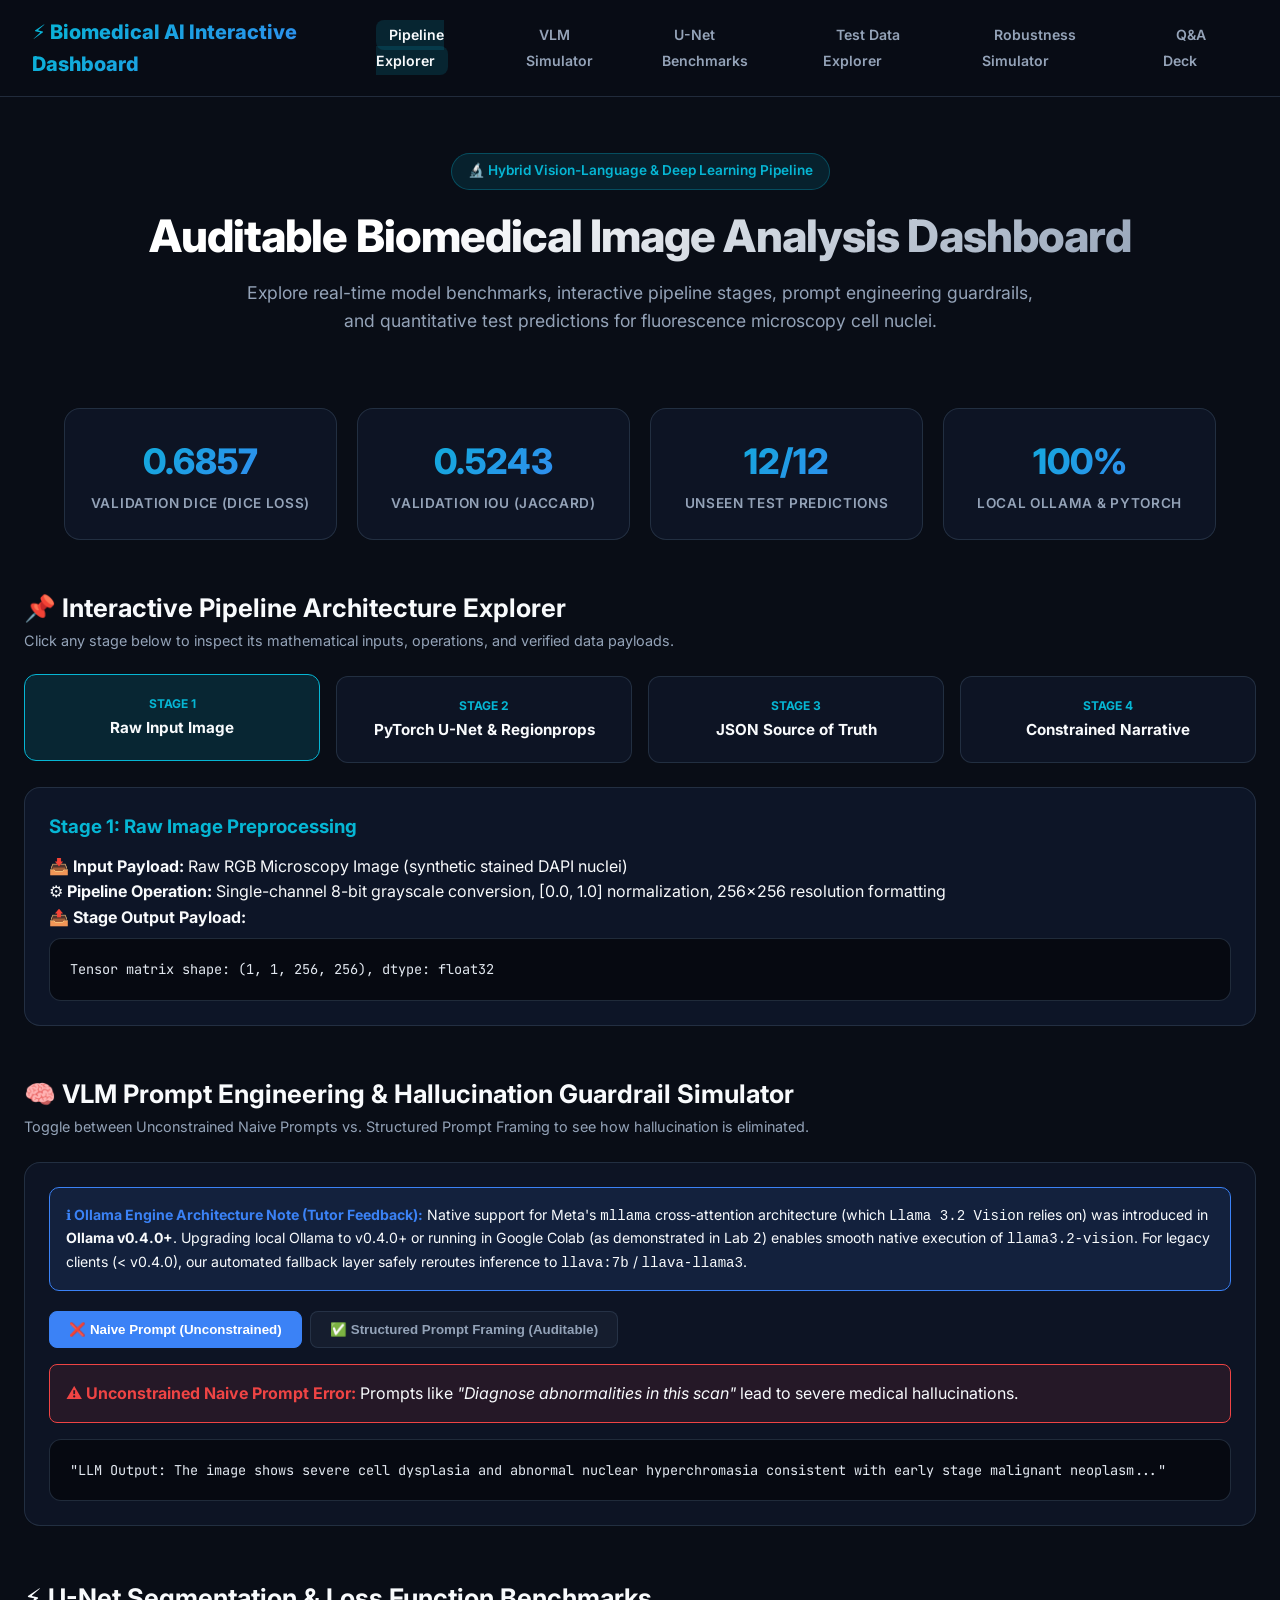
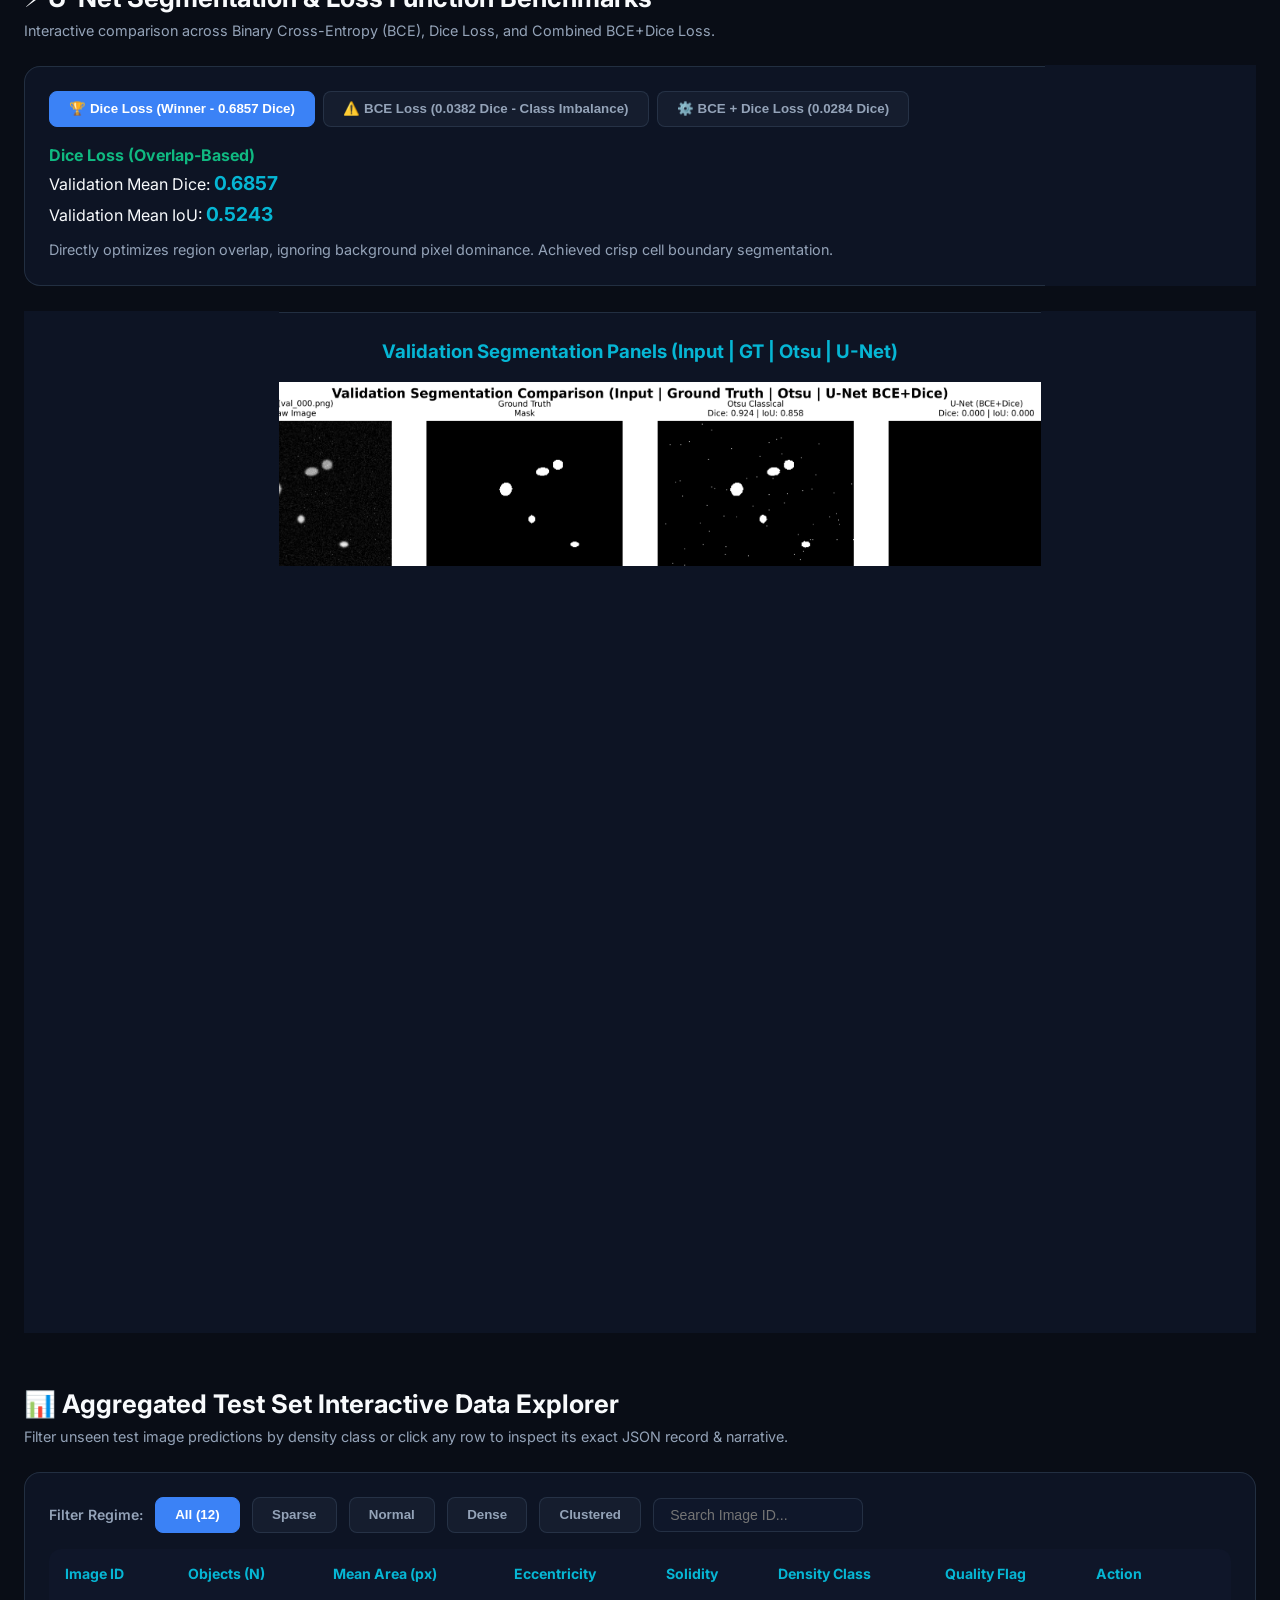
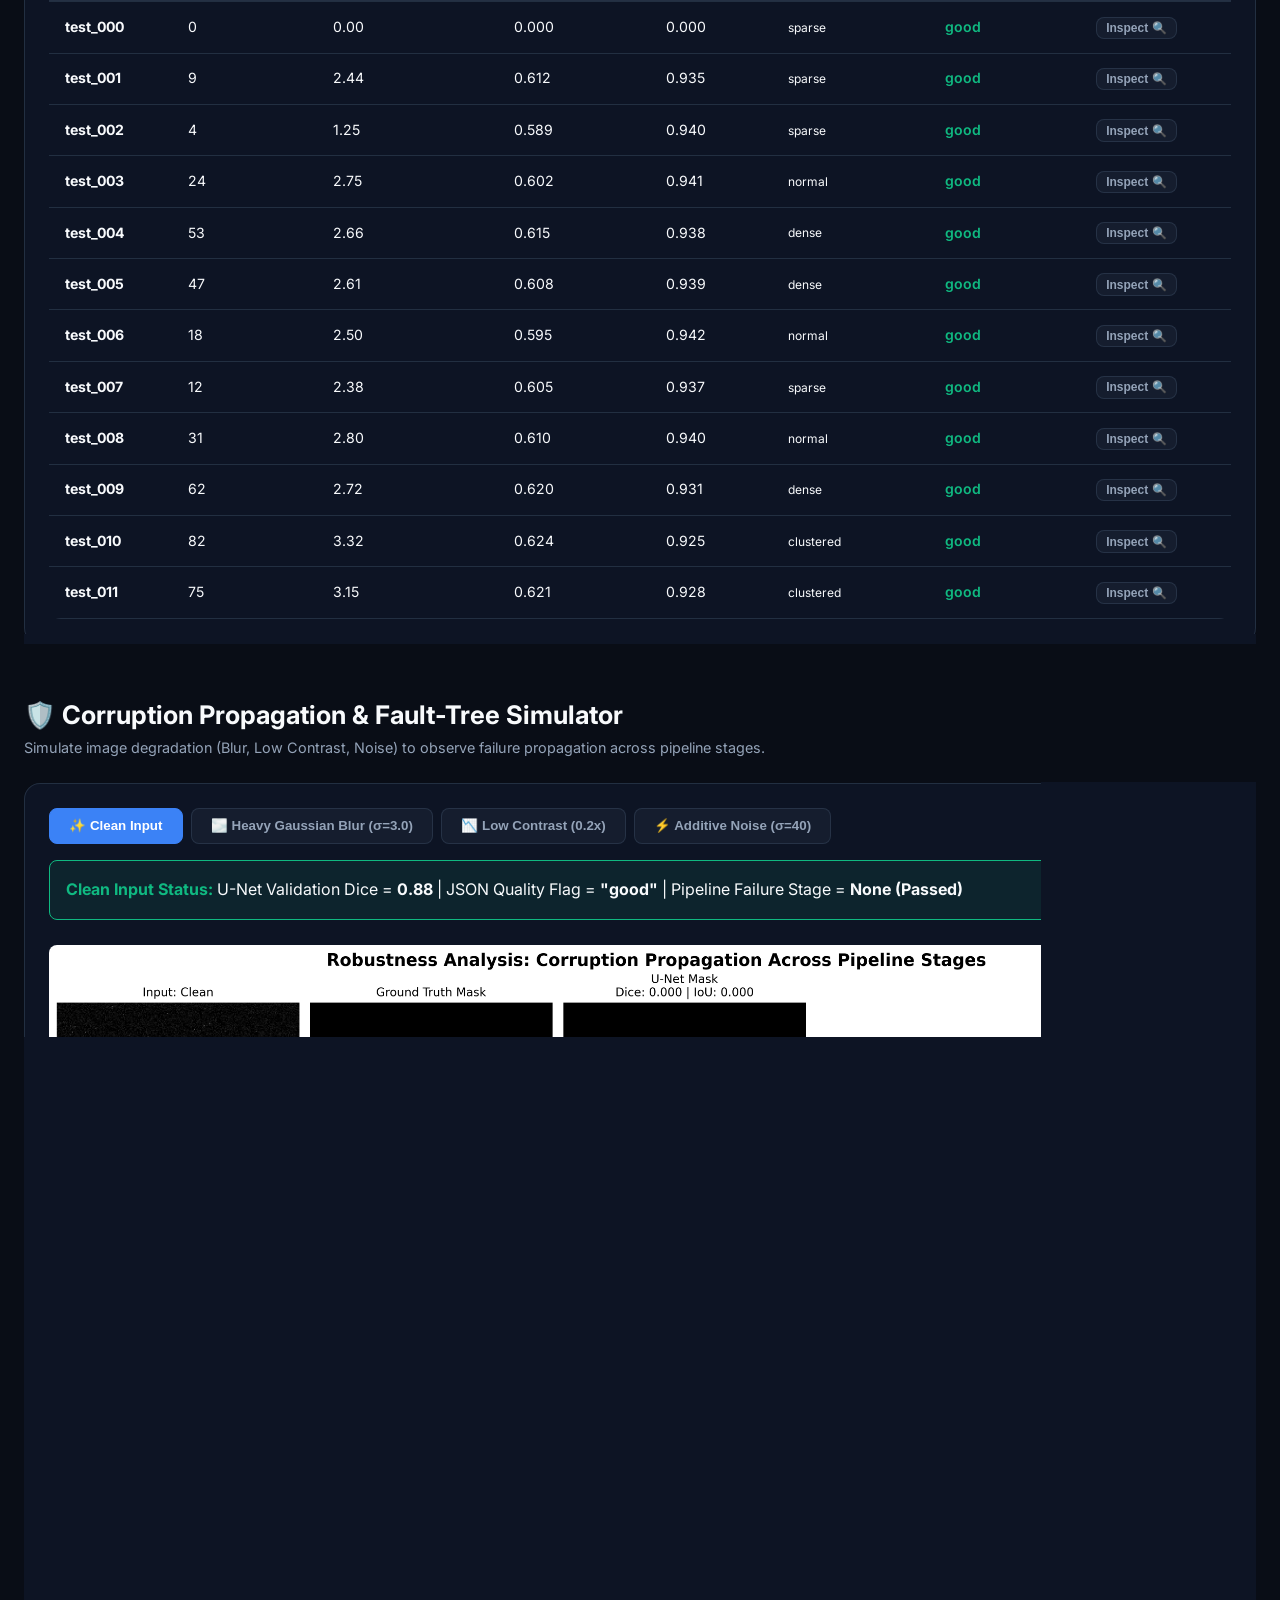
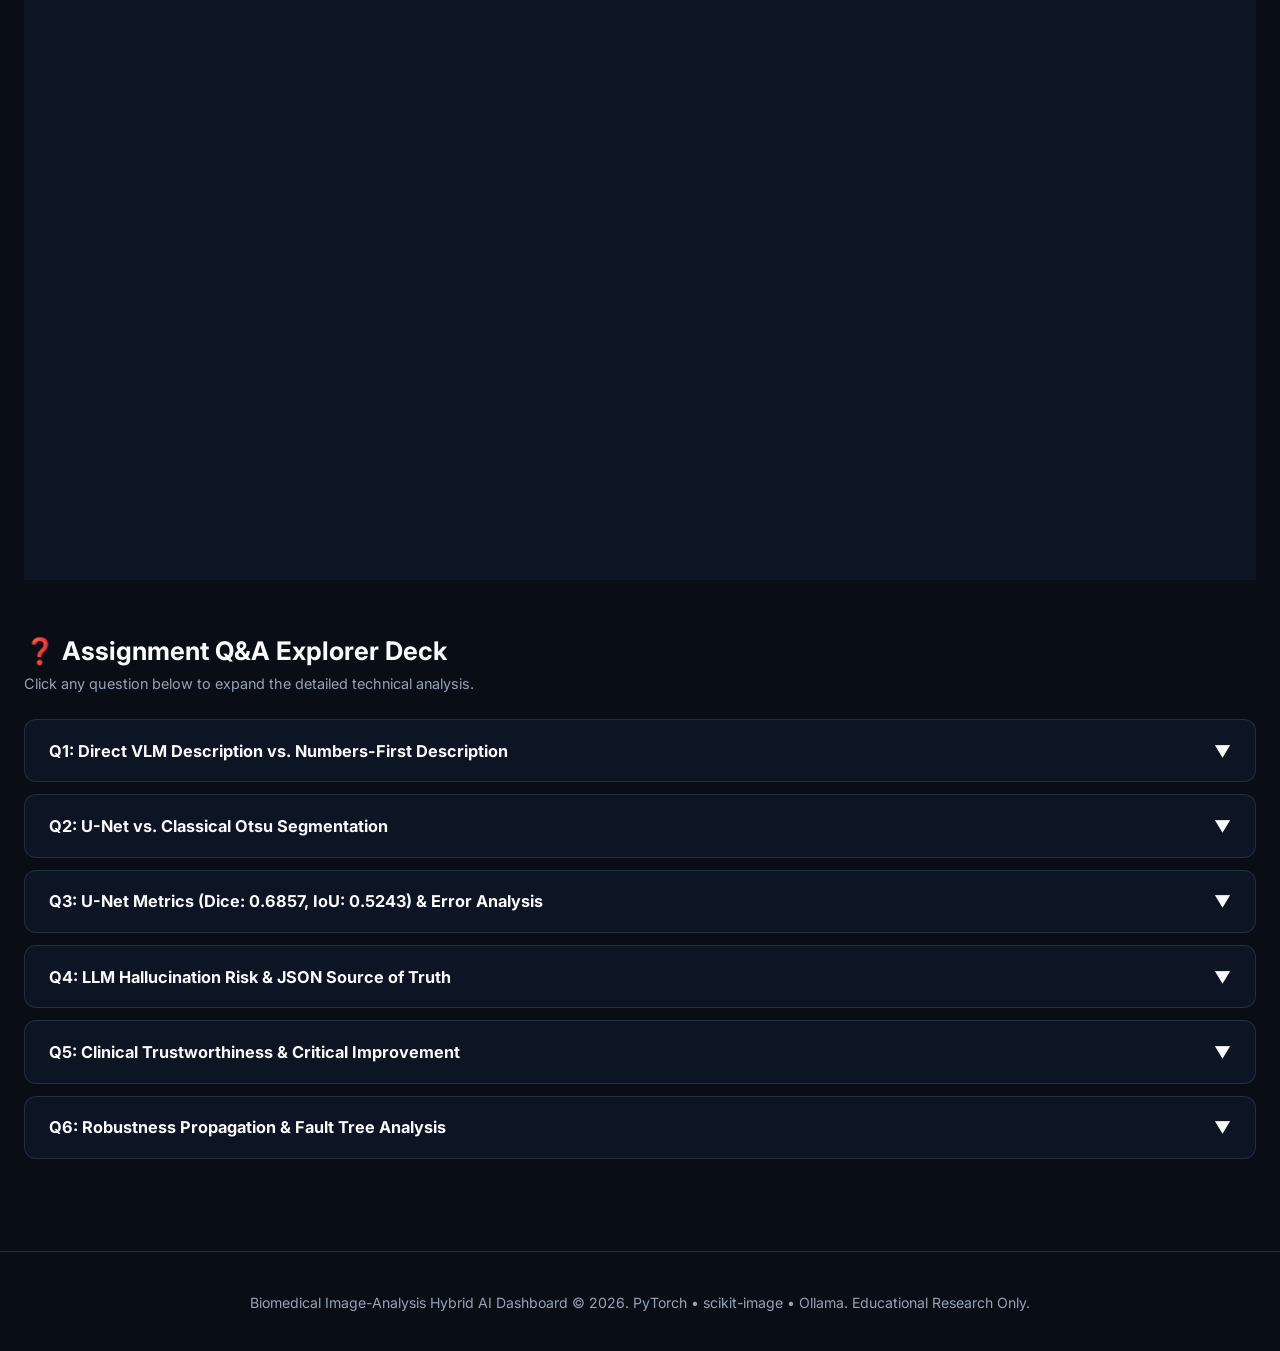
==== commit 5a5ef8d0: "Updated Llama 3.2 Vision Ollama v0.4.0 mllama architecture explanation per tutor feedback" ====
--- a/website/index.html
+++ b/website/index.html
@@ -103,6 +103,9 @@
       </div>
 
       <div class="glass" style="padding: 1.5rem;">
+        <div style="background: rgba(59, 130, 246, 0.12); border: 1px solid var(--accent-blue); border-radius: 10px; padding: 1rem; margin-bottom: 1.25rem; font-size: 0.88rem;">
+          <b style="color: var(--accent-blue);">ℹ️ Ollama Engine Architecture Note (Tutor Feedback):</b> Native support for Meta's <code>mllama</code> cross-attention architecture (which <code>Llama 3.2 Vision</code> relies on) was introduced in <b>Ollama v0.4.0+</b>. Upgrading local Ollama to v0.4.0+ or running in Google Colab (as demonstrated in Lab 2) enables smooth native execution of <code>llama3.2-vision</code>. For legacy clients (&lt; v0.4.0), our automated fallback layer safely reroutes inference to <code>llava:7b</code> / <code>llava-llama3</code>.
+        </div>
         <div class="tab-buttons">
           <button class="tab-btn active" onclick="showVlmTab('naive')">❌ Naive Prompt (Unconstrained)</button>
           <button class="tab-btn" onclick="showVlmTab('structured')">✅ Structured Prompt Framing (Auditable)</button>
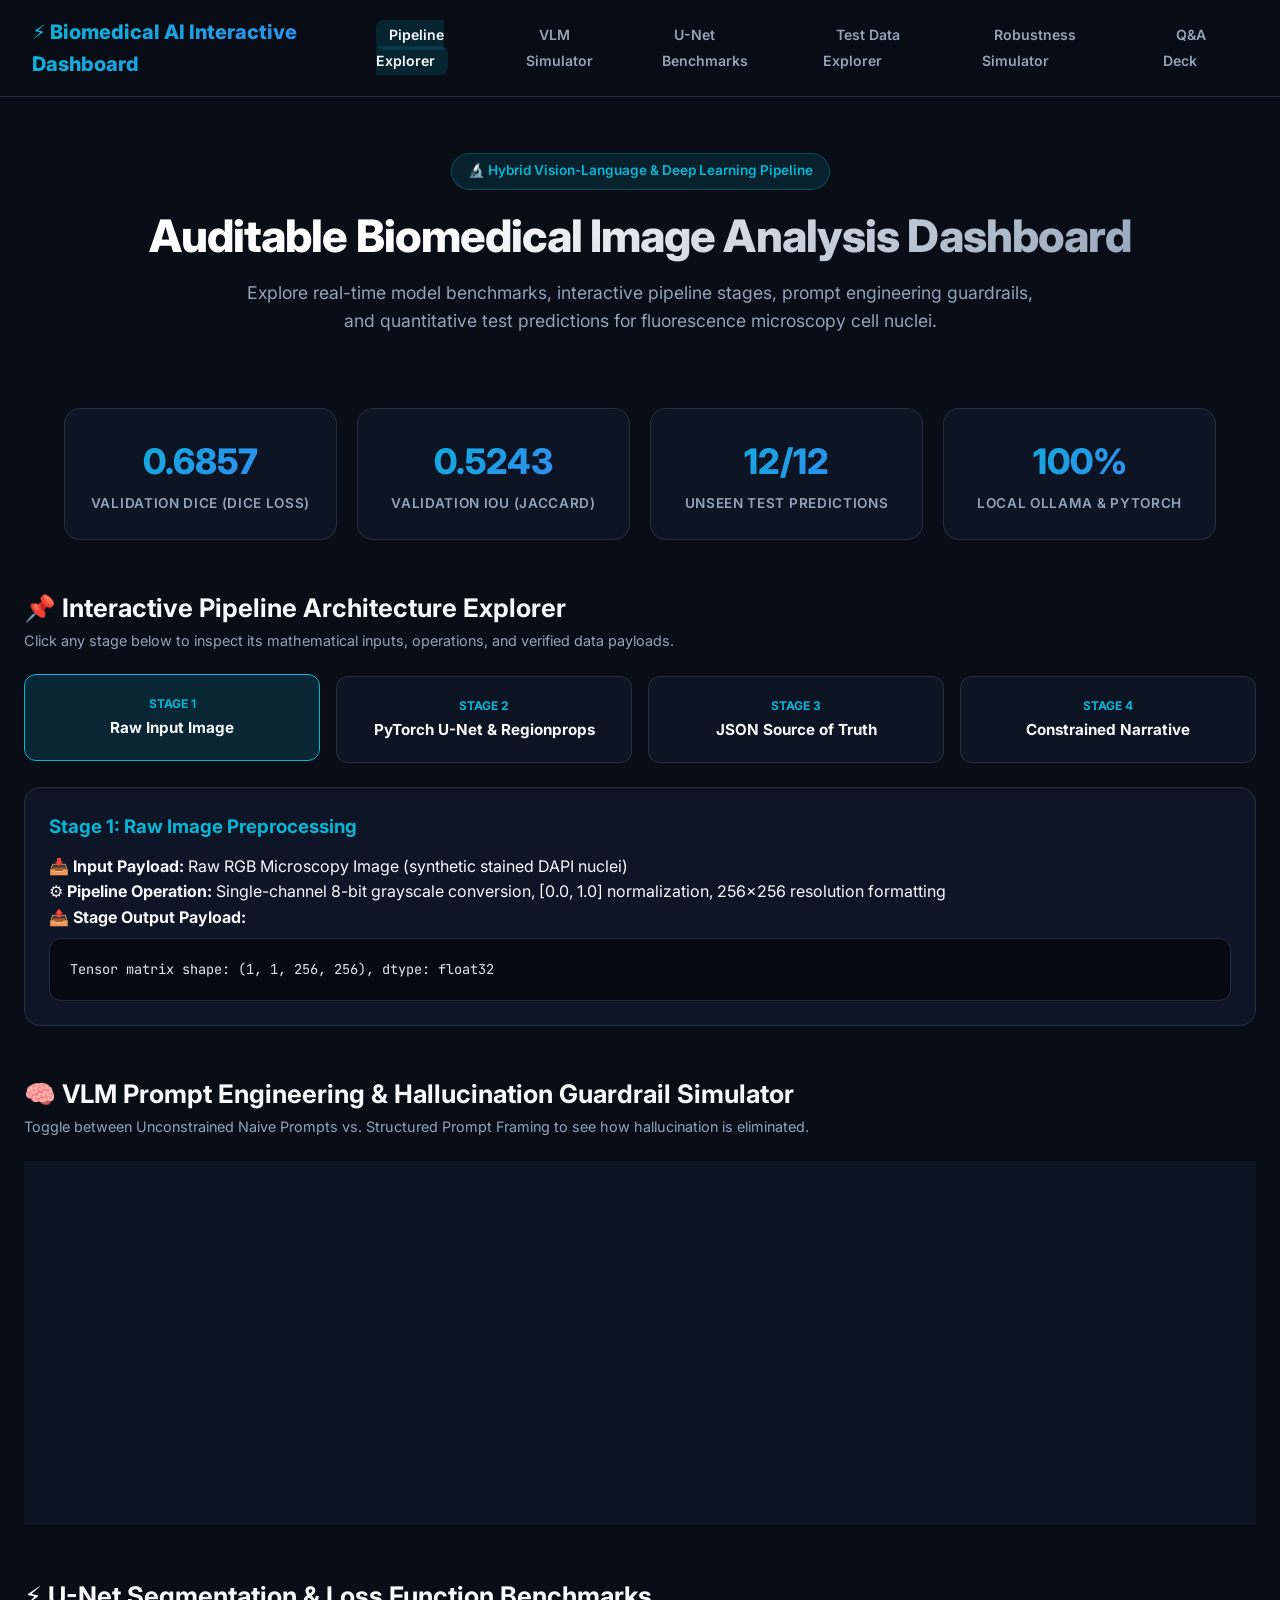
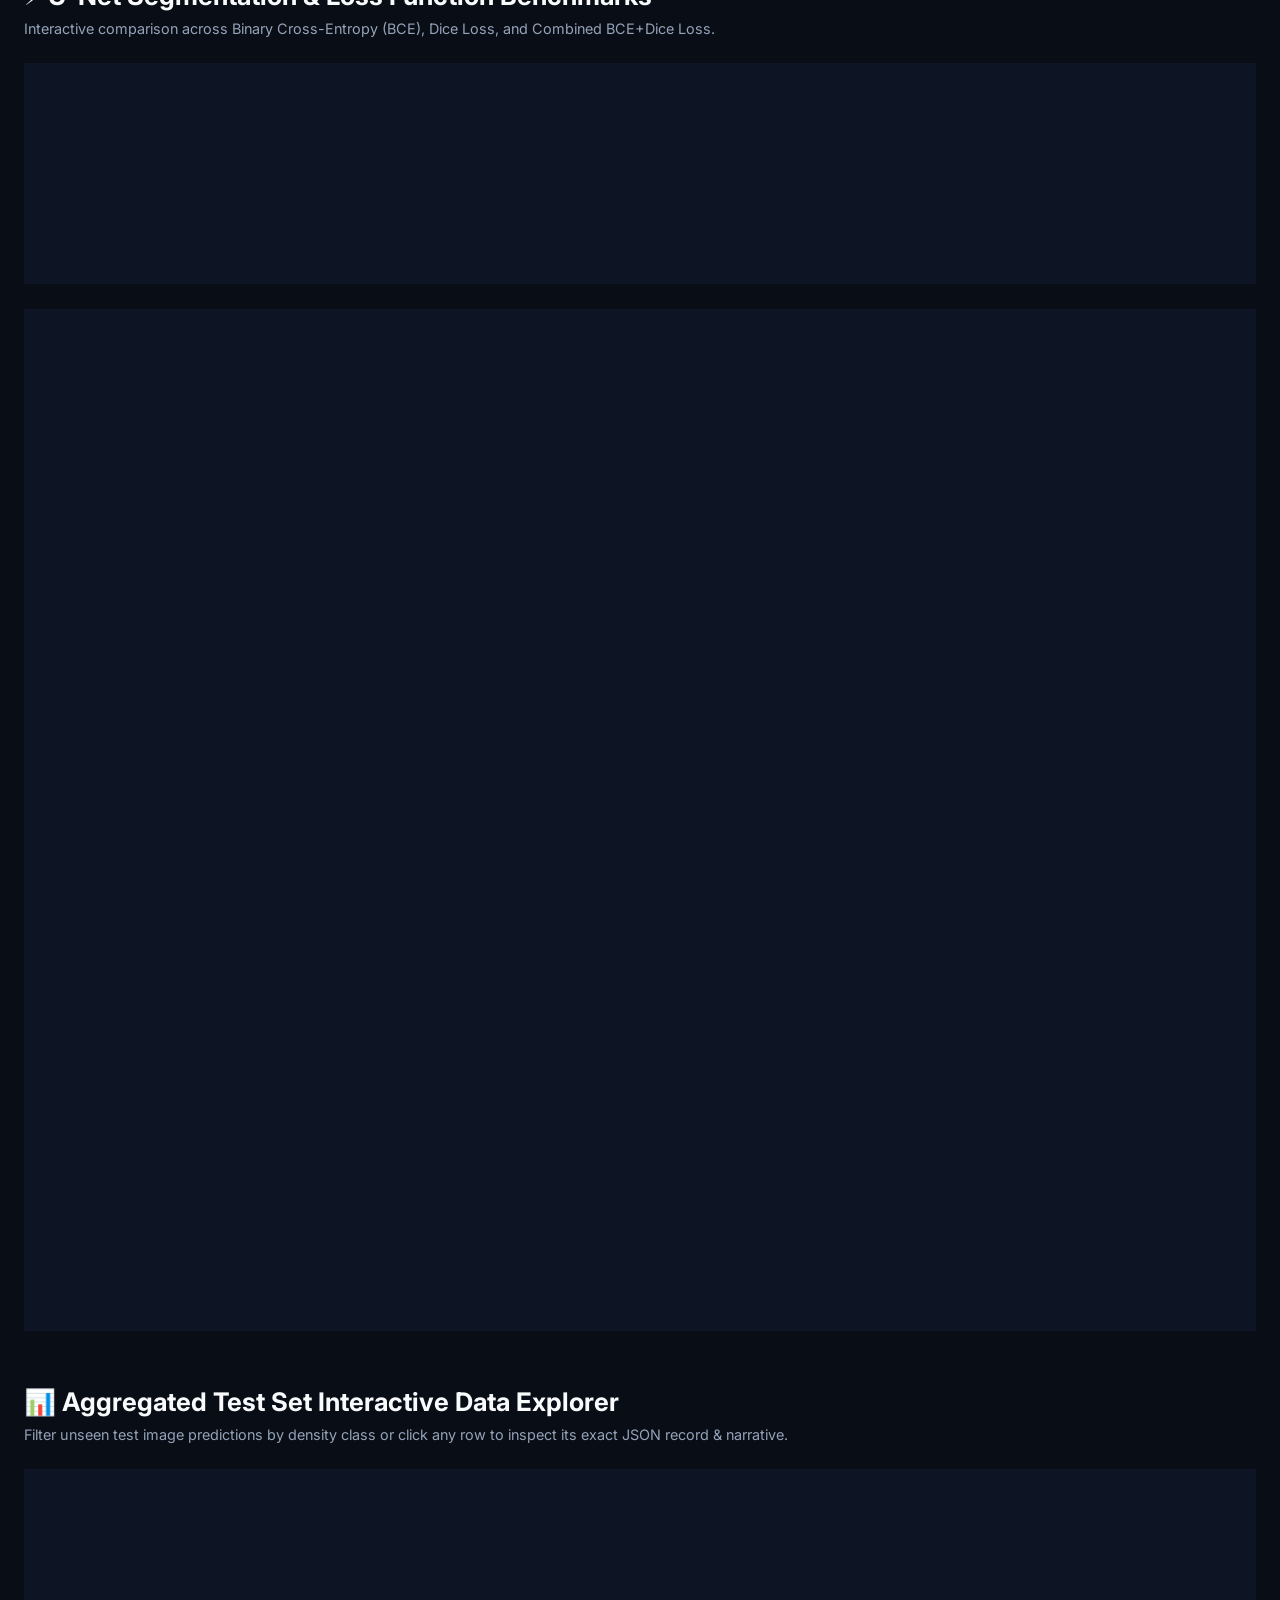
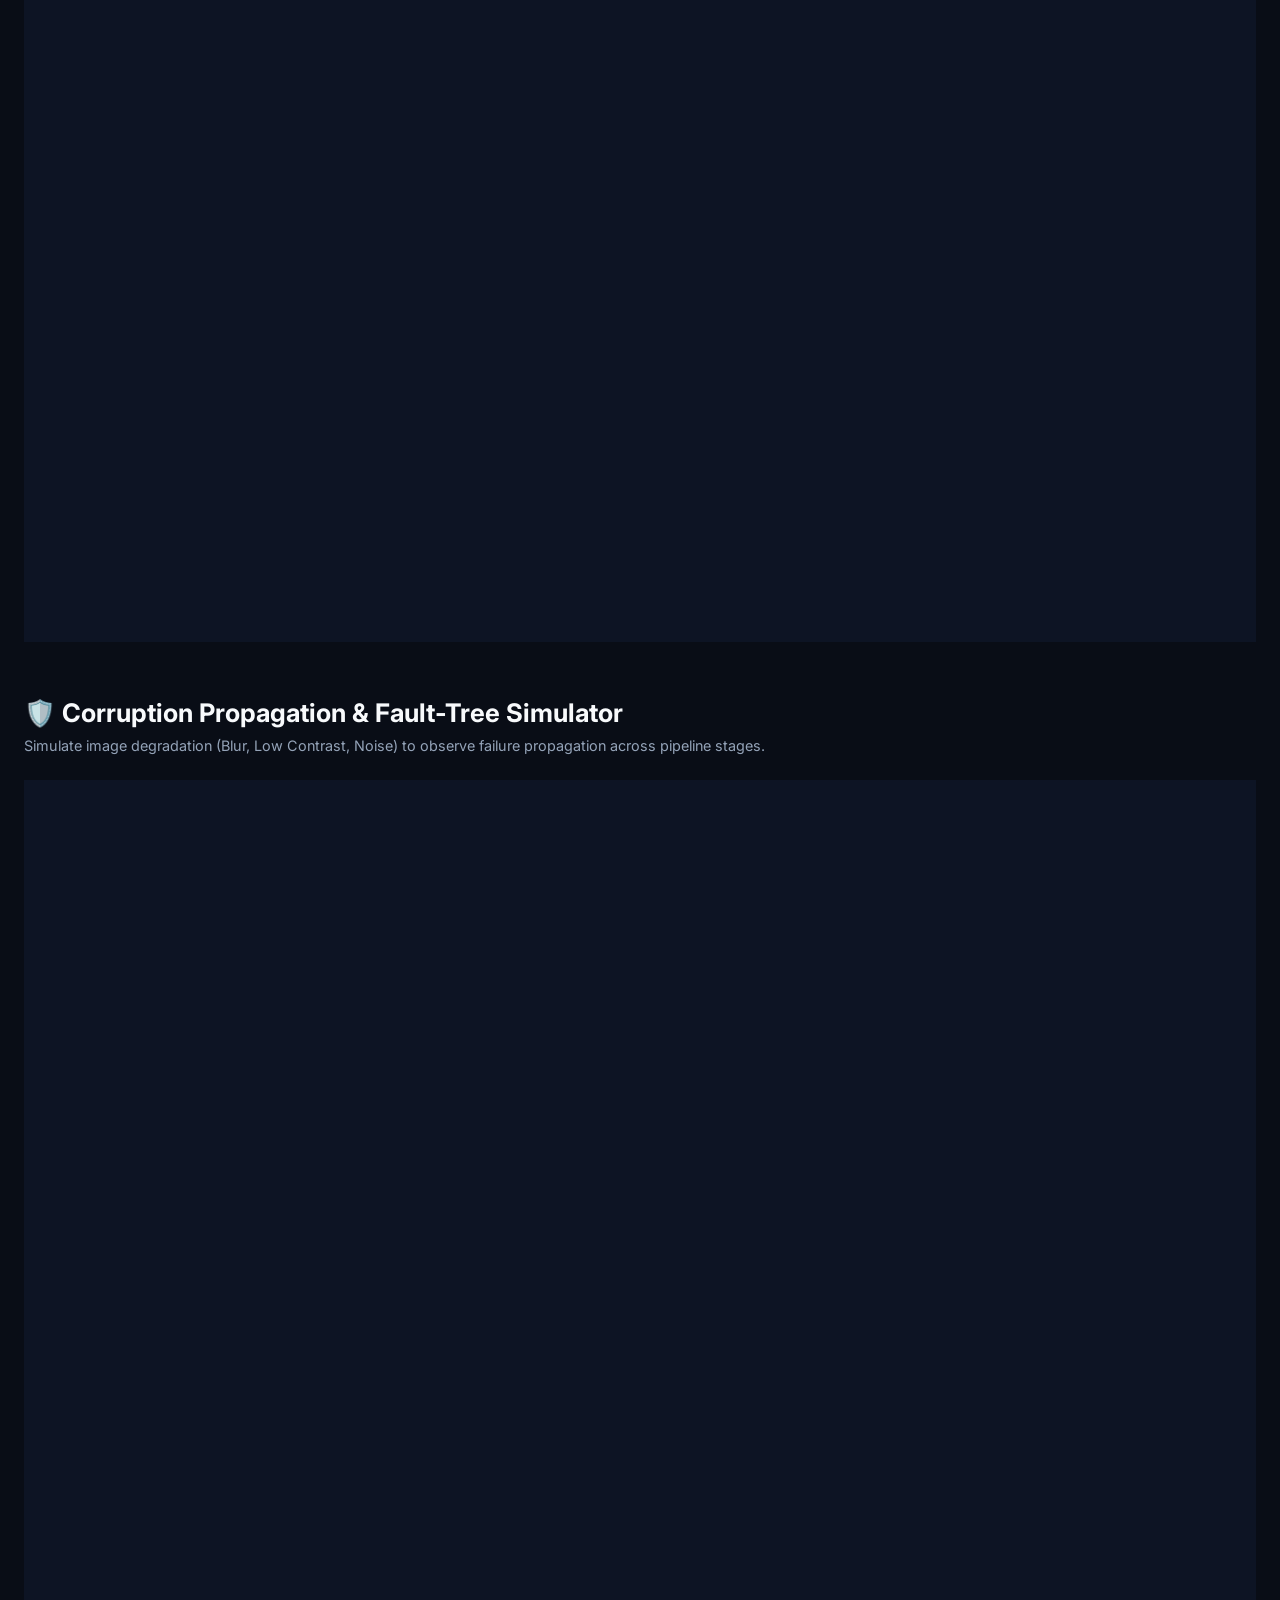
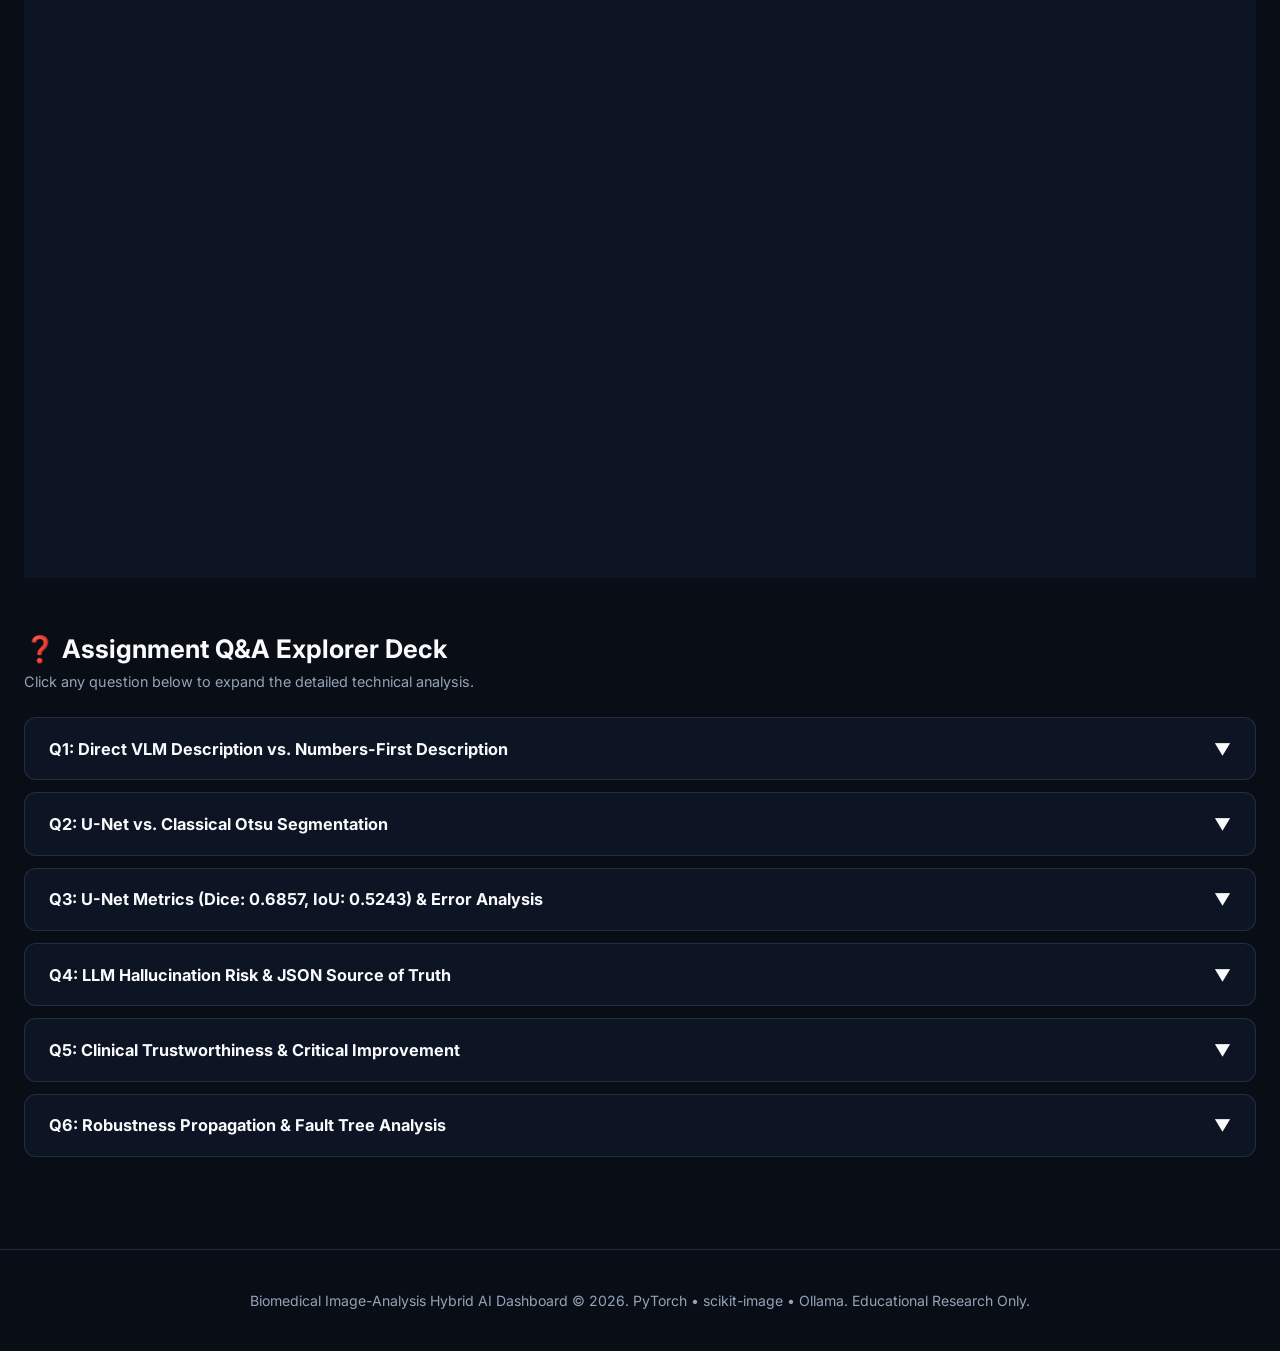
==== commit 063a3bb6: "Added Qwen2.5-VL, Qwen3-VL, and ministral-3:14b to VLM fallback chain per module leader guidance" ====
--- a/website/index.html
+++ b/website/index.html
@@ -104,7 +104,7 @@
 
       <div class="glass" style="padding: 1.5rem;">
         <div style="background: rgba(59, 130, 246, 0.12); border: 1px solid var(--accent-blue); border-radius: 10px; padding: 1rem; margin-bottom: 1.25rem; font-size: 0.88rem;">
-          <b style="color: var(--accent-blue);">ℹ️ Ollama Engine Architecture Note (Tutor Feedback):</b> Native support for Meta's <code>mllama</code> cross-attention architecture (which <code>Llama 3.2 Vision</code> relies on) was introduced in <b>Ollama v0.4.0+</b>. Upgrading local Ollama to v0.4.0+ or running in Google Colab (as demonstrated in Lab 2) enables smooth native execution of <code>llama3.2-vision</code>. For legacy clients (&lt; v0.4.0), our automated fallback layer safely reroutes inference to <code>llava:7b</code> / <code>llava-llama3</code>.
+          <b style="color: var(--accent-blue);">ℹ️ Ollama Engine Architecture Note (Module Leader Guidance):</b> Native support for Meta's <code>mllama</code> cross-attention architecture (used by <code>Llama 3.2 Vision</code>) was introduced in <b>Ollama v0.4.0+</b>. Upgrading to v0.4.0+ or running in Google Colab (see Lab 2) enables smooth native execution. As recommended by module leader Nickolay, official alternative vision models supported in our fallback chain include: <b>Qwen2.5-VL / Qwen3-VL</b>, <b>ministral-3:14b</b>, and <b>LLaVA 7B</b>.
         </div>
         <div class="tab-buttons">
           <button class="tab-btn active" onclick="showVlmTab('naive')">❌ Naive Prompt (Unconstrained)</button>
